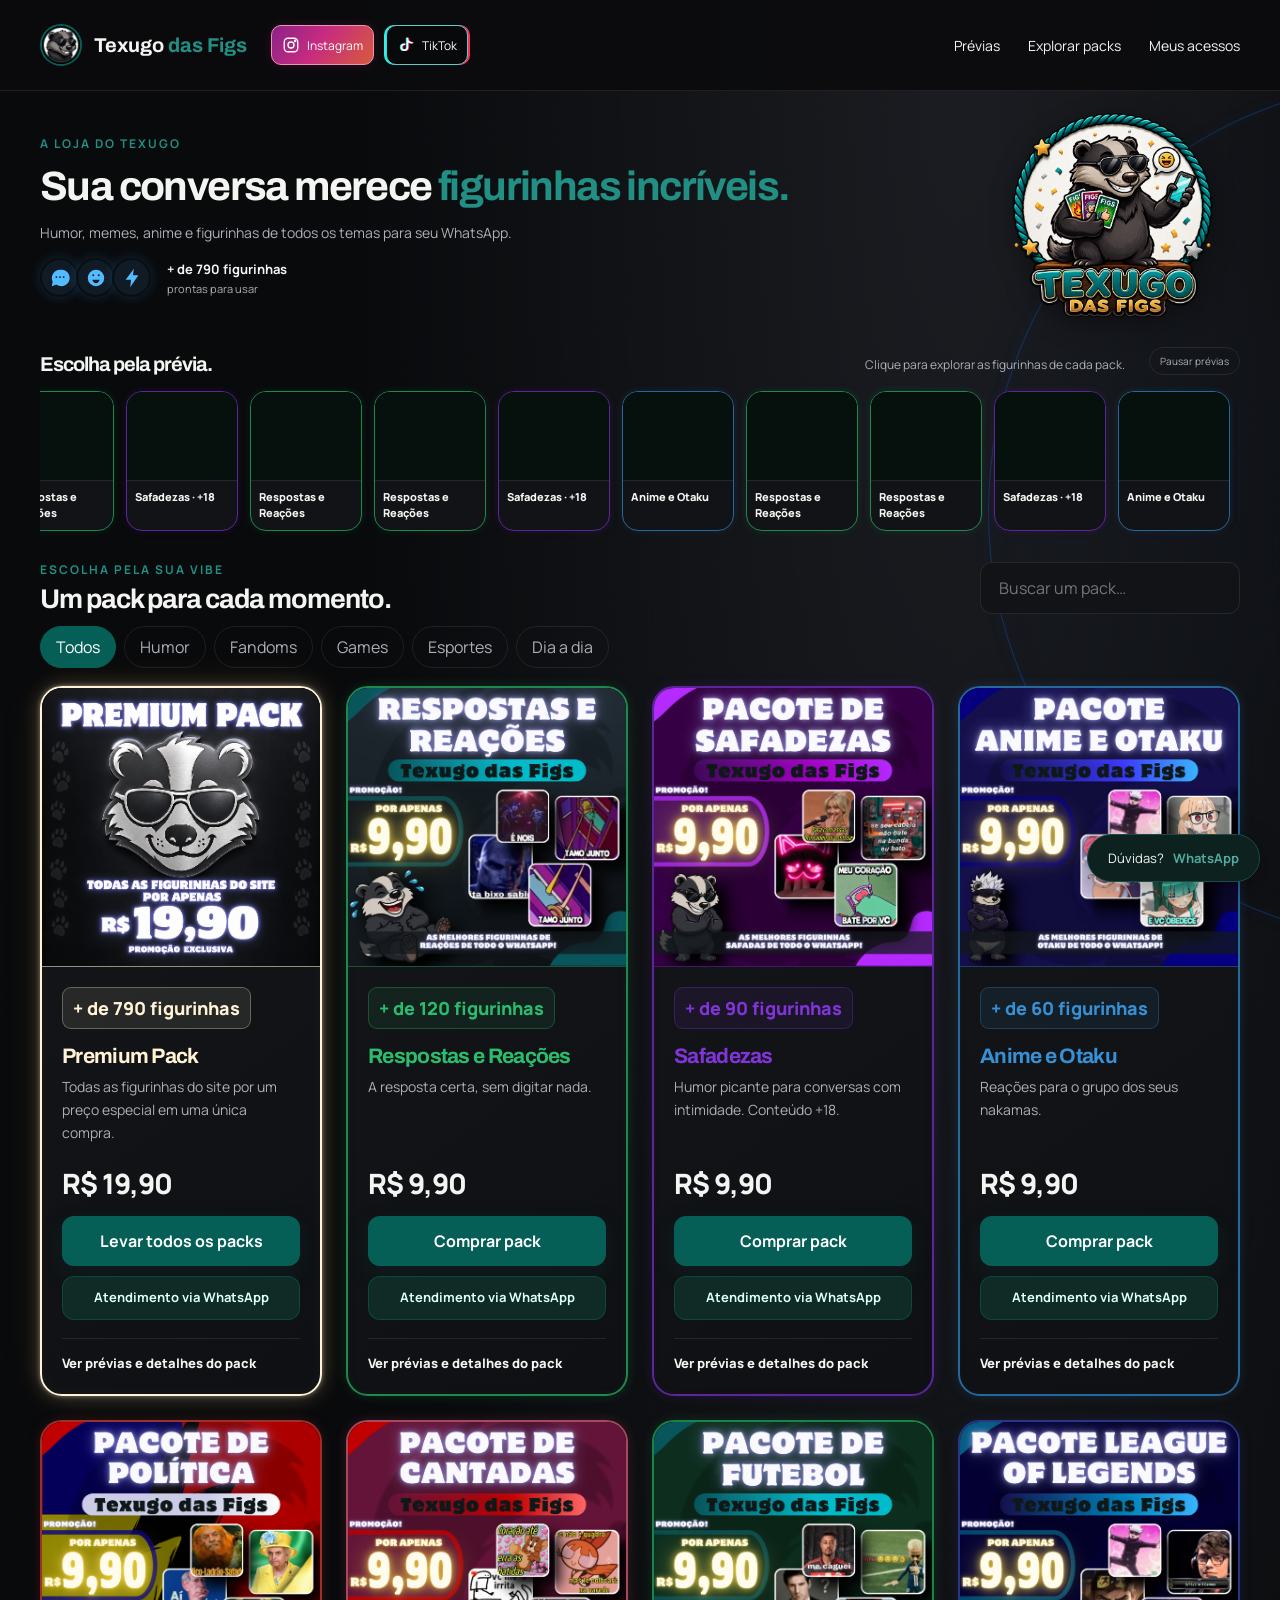
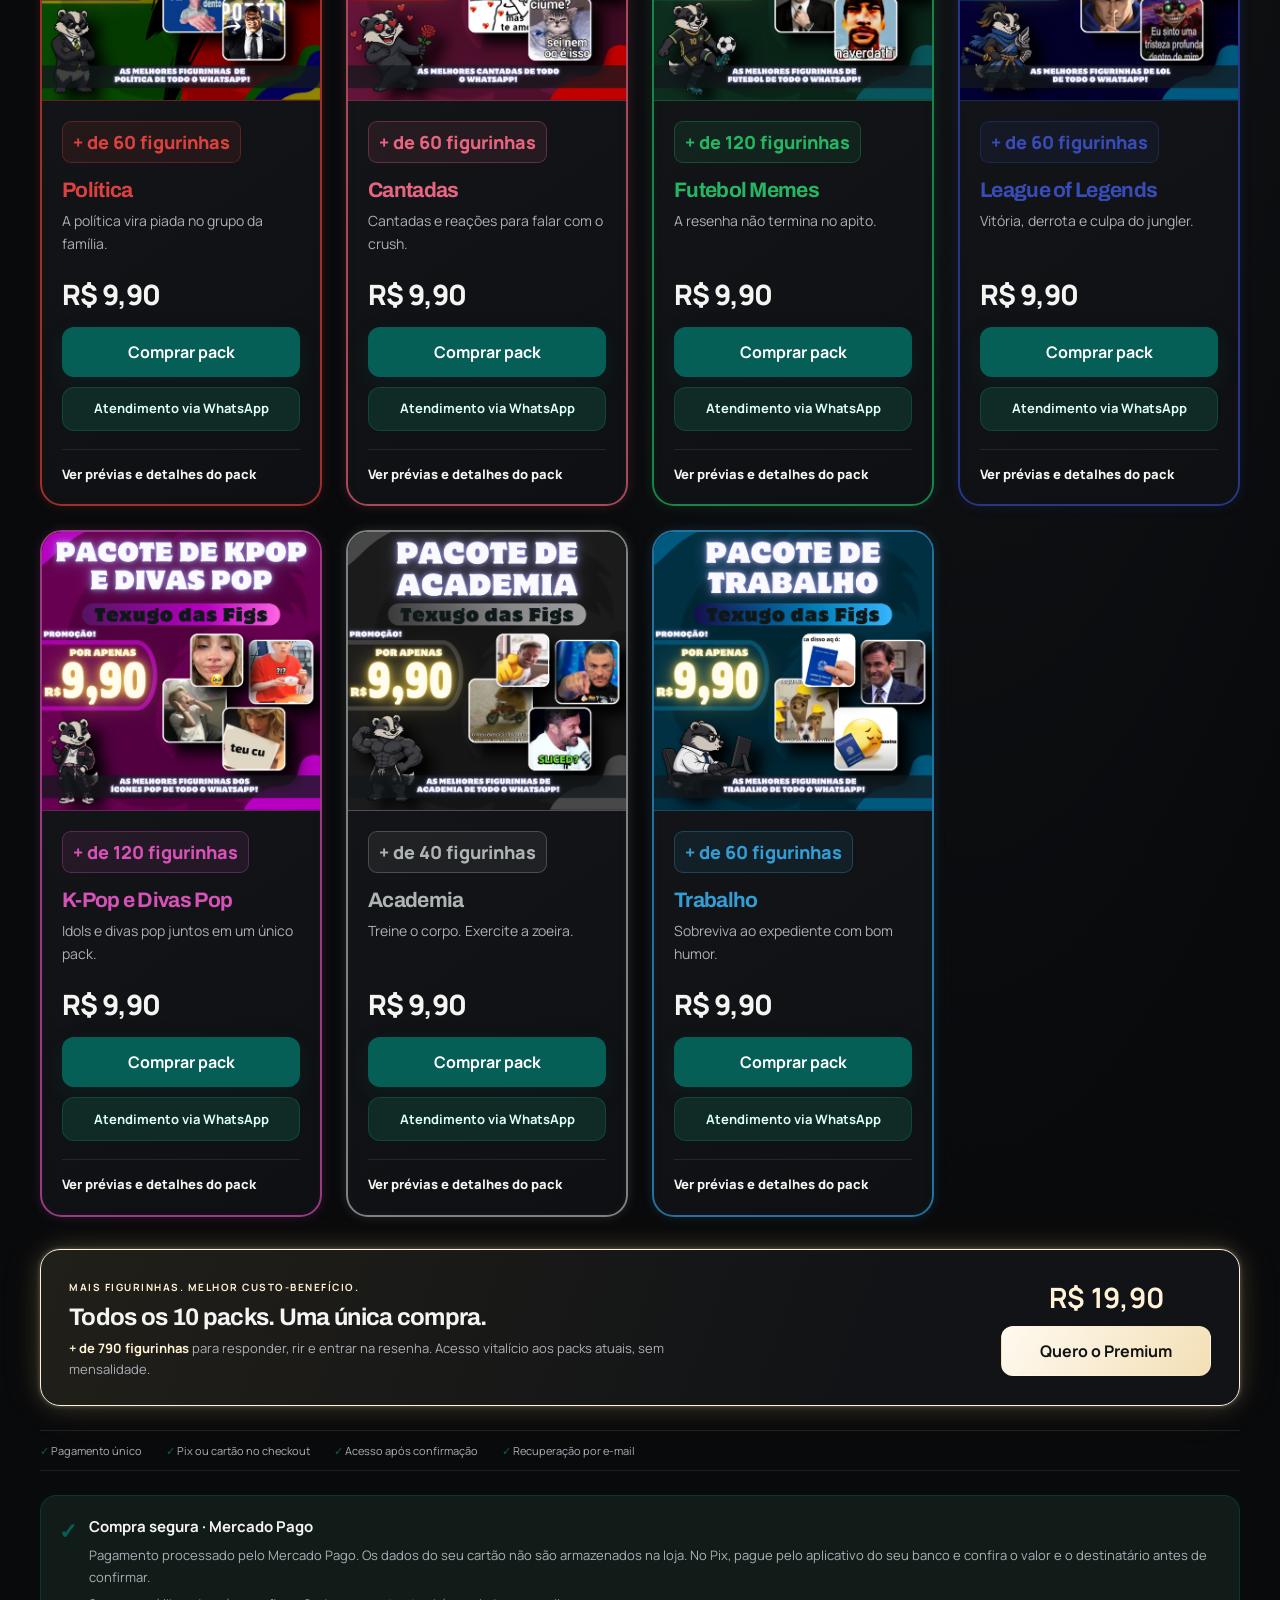
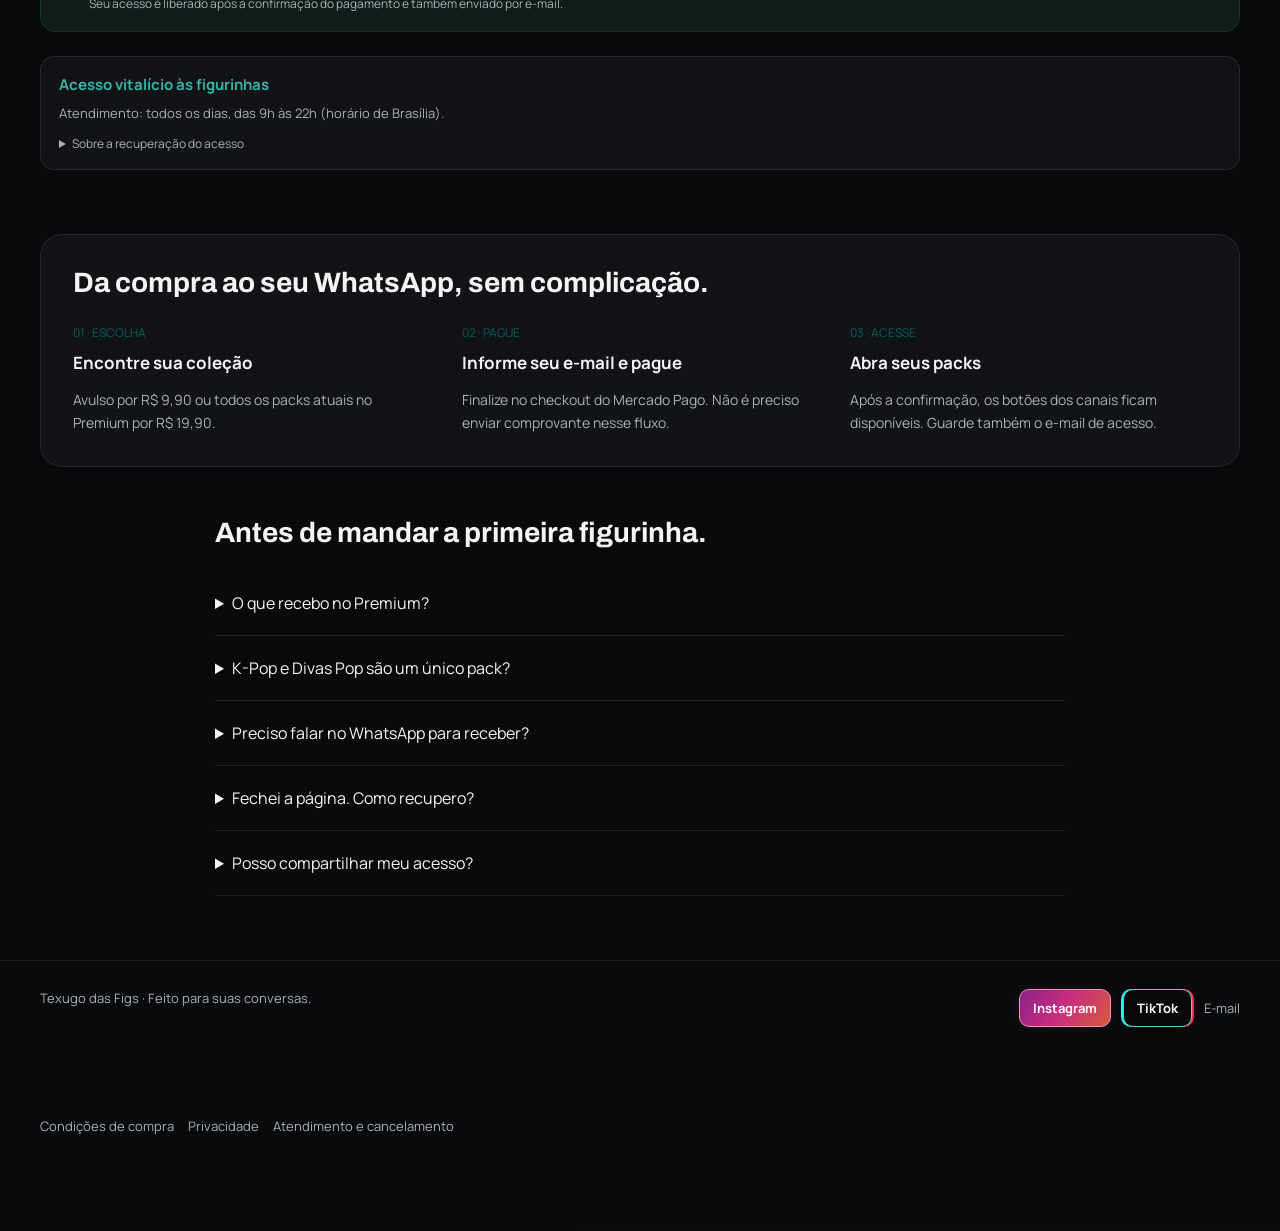
==== index.html @ 6e823b9f "Atualiza previas, horizonte azul e logo transparente" ====
<!doctype html>
<html lang="pt-BR">
<head>
  <meta charset="utf-8"><meta name="viewport" content="width=device-width,initial-scale=1">
  <meta name="referrer" content="no-referrer"><meta name="theme-color" content="#050b09"><meta name="robots" content="noindex,nofollow">
  <meta name="description" content="Texugo das Figs — escolha seu pack, pague e acesse seus canais.">
  <title>Texugo das Figs · Seus packs, sem complicação</title>
  <link rel="icon" href="./media/icone02.png"><link rel="stylesheet" href="./styles.css?v=442a9e558256">
  <script src="./app.js?v=6e7e8dba621d" type="module"></script>
</head>
<body>
  <div id="demo-banner" class="demo-banner" hidden>PRÉVIA LOCAL · Pagamentos e e-mails simulados. Nenhuma cobrança real.</div>
  <header class="header"><div class="brand-zone"><a class="brand" id="home-link" href="/"><img src="./media/icone02.png" alt=""><span>Texugo <strong>das Figs</strong></span></a><div class="social-links" aria-label="Redes sociais"><a class="social-link" href="https://www.instagram.com/texugodasfigs/" target="_blank" rel="noopener noreferrer" aria-label="Instagram do Texugo das Figs"><svg viewBox="0 0 24 24" aria-hidden="true"><rect x="3" y="3" width="18" height="18" rx="5"/><circle cx="12" cy="12" r="4"/><circle cx="17.5" cy="6.5" r=".8"/></svg><span>Instagram</span></a><a class="social-link" href="https://www.tiktok.com/@texugodasfigs" target="_blank" rel="noopener noreferrer" aria-label="TikTok do Texugo das Figs"><svg viewBox="0 0 24 24" aria-hidden="true"><path d="M14 3v12a4 4 0 1 1-4-4m4-8c0 4 3 6 6 6"/></svg><span>TikTok</span></a></div></div><nav aria-label="Principal"><a id="previews-link" href="/#previas">Prévias</a><a id="catalog-link" href="/#packs">Explorar packs</a><a id="recover-link" href="/recuperar">Meus acessos</a></nav></header>
  <main id="main" tabindex="-1"><p class="loading">Preparando suas figurinhas…</p></main>
  <footer><span>Texugo das Figs · Feito para suas conversas.</span><div class="footer-socials"><a href="https://www.instagram.com/texugodasfigs/" target="_blank" rel="noopener noreferrer">Instagram</a><a href="https://www.tiktok.com/@texugodasfigs" target="_blank" rel="noopener noreferrer">TikTok</a><a href="mailto:texugodasfigs@gmail.com">E-mail</a></div></footer>
  <a class="support" target="_blank" rel="noopener noreferrer" href="https://wa.me/5588992367356?text=Ol%C3%A1%2C%20Texugo%20das%20Figs!%20Queria%20saber%20mais%20sobre%20os%20seus%20packs." aria-label="Tirar dúvidas no WhatsApp">Dúvidas? <span>WhatsApp</span></a>
  <div class="policy-links" aria-label="Informações da loja"><a href="/condicoes">Condições de compra</a><a href="/privacidade">Privacidade</a><a href="/atendimento">Atendimento e cancelamento</a></div>
  <noscript>Ative o JavaScript para escolher um pacote e acompanhar sua compra.</noscript>
</body>
</html>
---- styles.css ----
@import url('https://fonts.googleapis.com/css2?family=Archivo:wght@500;600;700;800;900&family=Manrope:wght@400;500;600;700;800&display=swap');
:root{color-scheme:dark;--bg:#050b09;--panel:#0a1512;--line:rgba(255,255,255,.11);--text:#f4f5f2;--muted:#9eada7;--green:#18ad78;--radius:22px;font-family:Manrope,Arial,Helvetica,sans-serif;background:var(--bg);color:var(--text)}
*{box-sizing:border-box}body{margin:0}a{color:inherit;text-decoration:none}button,input{font:inherit}button,a,input{touch-action:manipulation}button{cursor:pointer}button:disabled{cursor:wait;opacity:.55}[hidden]{display:none!important}:focus-visible{outline:3px solid var(--green);outline-offset:5px}button,a,input{outline-offset:4px}
.demo-banner{text-align:center;background:#e8c66d;color:#201a08;font-size:13px;font-weight:700;padding:10px 16px}.header{max-width:1440px;margin:auto;padding:24px 40px;display:flex;align-items:center;justify-content:space-between;border-bottom:1px solid var(--line);gap:20px}.brand{display:flex;align-items:center;gap:12px;font-size:20px;font-weight:700;white-space:nowrap}.brand img{width:42px;height:42px;object-fit:contain}.brand strong{color:var(--green)}nav{display:flex;gap:28px;font-size:14px}nav a:hover{color:var(--green)}main{max-width:1440px;margin:auto;padding:0 40px 64px;min-height:65vh}.hero{padding:70px 0 54px;display:grid;grid-template-columns:1.4fr 1fr;gap:50px;align-items:center}.eyebrow{font-size:12px;letter-spacing:2px;color:var(--green);font-weight:700;text-transform:uppercase}.hero h1{font-size:clamp(38px,5.7vw,78px);line-height:1.04;letter-spacing:-3px;margin:20px 0 24px;max-width:850px}.hero h1 em{font-style:normal;color:var(--green)}p{color:var(--muted);line-height:1.65}.hero p{max-width:550px;font-size:17px}.button{display:inline-flex;align-items:center;justify-content:center;gap:8px;min-height:48px;padding:13px 20px;border-radius:12px;background:var(--green);color:#17260a;font-weight:700;border:1px solid transparent}.button:hover{filter:brightness(1.07)}.secondary{background:transparent;color:var(--text);border-color:var(--line)}.hero-actions{display:flex;gap:12px;flex-wrap:wrap;margin-top:30px}.hero-feature{background:var(--panel);padding:16px;border:1px solid #726733;border-radius:var(--radius);max-width:380px;justify-self:end;transform:rotate(2deg)}.hero-feature img{width:100%;aspect-ratio:1;object-fit:contain;display:block;border-radius:13px}.hero-feature div{padding:14px 8px 4px;display:flex;justify-content:space-between;align-items:center;gap:10px}.hero-feature strong{font-size:22px}.hero-feature span{font-size:12px;color:var(--green)}.benefits{display:flex;gap:28px;flex-wrap:wrap;padding:20px 0;border-top:1px solid var(--line);border-bottom:1px solid var(--line);font-size:13px;color:var(--muted)}.benefits span::before{content:'✓ ';color:var(--green)}.section-head{display:flex;justify-content:space-between;align-items:end;gap:24px;margin:48px 0 24px}.section-head h2{font-size:34px;letter-spacing:-1px;margin:8px 0 0}.search{background:var(--panel);border:1px solid var(--line);padding:14px 18px;border-radius:12px;color:var(--text);width:260px}.filters{display:flex;gap:8px;flex-wrap:wrap;margin-bottom:24px}.filter{border:1px solid var(--line);background:transparent;color:var(--muted);padding:9px 15px;border-radius:30px}.filter[aria-pressed=true]{color:#17260a;background:var(--green);border-color:var(--green)}.grid{display:grid;grid-template-columns:repeat(4,minmax(0,1fr));gap:20px}.card{background:var(--panel);border:1px solid var(--line);border-radius:var(--radius);overflow:hidden;display:flex;flex-direction:column}.card:hover{border-color:var(--accent)}.cover{display:block;width:100%;aspect-ratio:1;object-fit:contain;background:#09120f}.card-body{padding:20px;display:flex;flex-direction:column;flex:1}.count{font-size:18px;font-weight:800;color:var(--accent);margin-bottom:14px}.card h3{font-size:22px;letter-spacing:-.7px;margin:0 0 8px}.card p{font-size:14px;margin:0 0 20px}.card small{color:var(--muted);display:block;line-height:1.5;margin-top:10px}.card-bottom{margin-top:auto}.price{font-size:28px;font-weight:800;letter-spacing:-1px;display:block;margin-bottom:16px}.card .button{width:100%;min-height:44px}.steps{margin-top:64px;border:1px solid var(--line);border-radius:var(--radius);padding:32px;background:var(--panel)}.steps h2{margin:0 0 26px;font-size:28px}.step-grid{display:grid;grid-template-columns:repeat(3,1fr);gap:32px}.step-grid b{font-size:17px}.step-grid span{display:block;color:var(--green);font-size:12px;margin-bottom:10px}.step-grid p{font-size:14px;margin-bottom:0}.faq{max-width:850px;margin:50px auto 0}.faq h2{font-size:28px}details{border-bottom:1px solid var(--line);padding:20px 0}summary{cursor:pointer;line-height:1.5}details p{font-size:14px}footer{border-top:1px solid var(--line);max-width:1360px;margin:auto;padding:28px 40px 90px;display:flex;justify-content:space-between;gap:20px;color:var(--muted);font-size:13px}.support{position:fixed;right:20px;bottom:18px;border:1px solid #35523b;background:#152b1f;box-shadow:0 8px 28px #0005;border-radius:40px;padding:14px 20px;font-size:13px;z-index:5}.support span{color:var(--green);font-weight:bold;margin-left:6px}.checkout{max-width:980px;margin:52px auto;display:grid;grid-template-columns:.8fr 1fr;gap:40px;align-items:start}.order-summary{border:1px solid var(--line);border-radius:var(--radius);overflow:hidden;background:var(--panel)}.order-summary img{width:100%;aspect-ratio:1;object-fit:contain;display:block}.order-summary .info{padding:24px}.order-summary h2{font-size:26px;margin:0 0 14px}.checkout h1,.delivery h1{font-size:38px;letter-spacing:-1.5px;line-height:1.1;margin:16px 0}.checkout label,.recover label{display:block;margin:28px 0 10px;font-weight:700;font-size:14px}.checkout input[type=email],.recover input{display:block;width:100%;padding:16px;border:1px solid #526358;background:var(--panel);color:var(--text);border-radius:12px}.checkout .check{display:flex;align-items:start;gap:12px;line-height:1.6;font-weight:400;margin:22px 0}.check input{margin-top:5px;width:18px;height:18px;flex-shrink:0}.full{width:100%;margin-top:20px}.note{font-size:13px}.upgrade{border:1px solid #6e794d;border-radius:14px;padding:18px;margin-top:24px;background:#1f2919}.upgrade p{font-size:14px;margin:8px 0 14px}.error{color:#ffb3a7;line-height:1.5}.error:empty{display:none}.delivery,.recover{max-width:750px;margin:60px auto}.status-icon{font-size:32px;color:var(--green);background:var(--panel);width:64px;height:64px;border:1px solid var(--line);border-radius:50%;display:grid;place-items:center}.access-list{display:grid;grid-template-columns:1fr 1fr;gap:12px;margin:28px 0}.access{display:flex;justify-content:space-between;align-items:center;padding:20px;border-radius:14px;border:1px solid #425737;background:#1b2b1b;font-weight:700;line-height:1.5;gap:10px}.access:hover{border-color:var(--green)}.access span{color:var(--green)}.demo-tools{background:#231f12;border:1px dashed #a38b47;padding:18px;border-radius:14px;margin:30px 0}.demo-tools strong{display:block;color:#f2d475;font-size:14px}.demo-tools p{font-size:13px}.demo-buttons{display:flex;flex-wrap:wrap;gap:8px}.demo-buttons button{padding:10px;border:1px solid #a38b47;background:transparent;color:#f2d475;border-radius:8px}pre{white-space:pre-wrap;overflow-wrap:anywhere;background:var(--panel);padding:18px;line-height:1.7;font-size:12px;border-radius:12px}.loading{padding:60px;text-align:center}.origin{color:var(--muted);font-size:12px}.empty{padding:30px;text-align:center;grid-column:1/-1}
.cover{height:auto}
@media(max-width:1100px){.grid{grid-template-columns:repeat(3,minmax(0,1fr))}.hero h1{letter-spacing:-2px}.header,main{padding-left:24px;padding-right:24px}}
@media(max-width:760px){.grid{grid-template-columns:repeat(2,minmax(0,1fr));gap:14px}.hero{grid-template-columns:1fr;padding:40px 0;gap:30px}.hero-feature{display:none}.hero h1{font-size:48px}.hero p{font-size:16px}.benefits{gap:16px}.header{padding:18px 20px}.brand{font-size:16px;gap:8px}.brand img{width:32px;height:32px}nav{gap:14px;font-size:12px}nav a:first-child{display:none}.section-head{align-items:start;flex-direction:column}.search{width:100%}.card-body{padding:16px}.card h3{font-size:20px}.card p{font-size:13px}.count{font-size:18px}.price{font-size:28px}.step-grid{grid-template-columns:1fr;gap:22px}.steps{padding:24px}.checkout{grid-template-columns:1fr;gap:24px;margin-top:30px}.order-summary{display:flex;align-items:center}.order-summary img{width:140px;height:140px}.order-summary .info{padding:16px}.order-summary h2{font-size:22px}.order-summary .price{margin:0}.order-summary .count{font-size:16px}.access-list{grid-template-columns:1fr}.delivery h1,.checkout h1{font-size:32px}footer{flex-direction:column;padding-left:24px;padding-right:24px}.demo-banner{font-size:11px}.delivery,.recover{margin:38px auto}.support{padding:12px 16px}}
@media(max-width:430px){main{padding-left:16px;padding-right:16px}.grid{grid-template-columns:1fr}.hero h1{font-size:44px}.section-head h2{font-size:30px}.card-body{padding:22px}.card h3{font-size:24px}.order-summary img{width:110px;height:110px}.order-summary h2{font-size:19px}.order-summary .info{padding:12px}.brand{font-size:14px}.header{gap:10px}}
@media(prefers-reduced-motion:no-preference){.card,.button{transition:border-color .15s,filter .15s}html{scroll-behavior:smooth}}

/* Identidade da loja original: verde esmeralda sobre fundo escuro. */
body{background:radial-gradient(circle at 78% 3%,#0b2820 0,transparent 25%),var(--bg)}
h1,h2,h3,.brand{font-family:Archivo,Arial,sans-serif}
.button,.filter[aria-pressed=true]{color:#031710}.button{box-shadow:0 10px 25px #18ad7828}
.button.secondary{color:var(--text);box-shadow:none}
.brand img{border-radius:50%;border:2px solid #0b6754}
.brand-zone{display:flex;align-items:center;gap:24px;min-width:0}
.social-links,.footer-socials{display:flex;align-items:center;gap:12px}
.social-link{display:inline-flex;align-items:center;justify-content:center;gap:7px;min-width:40px;min-height:40px;border:1px solid var(--line);border-radius:10px;padding:8px 10px;font-size:12px;color:var(--muted);background:#ffffff05}
.social-link:hover{border-color:var(--green);color:var(--text)}
.social-link svg{width:18px;height:18px;fill:none;stroke:currentColor;stroke-width:1.8;stroke-linecap:round;stroke-linejoin:round}
.card{border-color:var(--accent)}.card-body{border-top:1px solid var(--accent)}.card h3{color:var(--accent)}
.service-button{font-size:13px;line-height:1.5;text-align:center;border-color:#25d36680;color:#d6ffec!important;background:#123d2c;min-height:44px;margin-top:10px;padding:10px}
.preview-link{display:flex;align-items:center;justify-content:space-between;gap:12px;width:100%;margin-top:18px;padding:15px 0 0;border:0;border-top:1px solid var(--line);background:transparent;color:var(--text);font-size:13px;font-weight:800;text-align:left;line-height:1.5}
.preview-link:hover{color:var(--accent)}.preview-link span{color:var(--accent)}
.preview-showcase{margin-top:40px}.preview-showcase .section-head p{font-size:14px;margin:0}
.preview-rail{display:flex;gap:16px;overflow-x:auto;padding:8px 0 18px;scrollbar-width:thin;scrollbar-color:var(--green) var(--bg)}
.preview-tile{flex:0 0 154px;min-width:0;display:flex;flex-direction:column;align-items:stretch;border:1px solid var(--accent);border-radius:16px;overflow:hidden;padding:0;background:var(--panel);color:var(--text);text-align:left}
.preview-tile img,.preview-tile video{display:block;width:100%;height:154px;object-fit:contain;background:#06100c;pointer-events:none;padding:8px}
.preview-tile span{border-top:1px solid var(--line);padding:12px;font-size:12px;font-weight:800;min-height:54px;line-height:1.5}
.preview-open{overflow:hidden}
.preview-dialog{color:var(--text);background:linear-gradient(145deg,#0a1512,#050b09);border:1px solid var(--accent);border-radius:22px;width:min(780px,calc(100% - 32px));max-height:90dvh;padding:26px;overflow:auto;box-shadow:0 30px 80px #0009;scrollbar-width:thin}
.preview-dialog::backdrop{background:#000c;backdrop-filter:blur(8px)}
.preview-head{display:flex;align-items:start;justify-content:space-between;gap:18px}
.preview-head h2{font-size:32px;margin:12px 0 0;color:var(--accent);line-height:1.1}
.preview-close{flex-shrink:0;width:40px;height:40px;border:1px solid var(--line);border-radius:50%;background:#ffffff08;color:#fff;font-size:26px}
.preview-description{font-size:14px;margin:18px 0}
.preview-stage{display:grid;place-items:center;height:clamp(230px,40vh,400px);background:#020705;border:1px solid var(--line);border-radius:14px;overflow:hidden}
.preview-stage img,.preview-stage video{display:block;width:100%;height:100%;max-height:clamp(230px,40vh,400px);object-fit:contain}
.preview-controls{display:flex;align-items:center;justify-content:space-between;gap:20px;margin-top:14px;font-size:13px;color:var(--muted)}
.preview-controls .button{min-height:40px;padding:8px 16px}
.preview-dots{display:flex;gap:8px;justify-content:center;margin:14px 0;flex-wrap:wrap}
.preview-dots button{border:1px solid var(--line);border-radius:50%;width:30px;height:30px;color:var(--muted);background:transparent;font-size:12px}
.preview-dots button[aria-pressed=true]{background:var(--accent);border-color:var(--accent);color:var(--bg);font-weight:bold}
.preview-buy{border-top:1px solid var(--line);padding-top:20px;margin-top:20px;display:flex;justify-content:space-between;align-items:center;gap:20px}
.preview-buy .count{display:block;margin-bottom:10px}.preview-buy .price{margin-bottom:0}
.preview-buy-actions{display:grid;max-width:330px}.preview-buy-actions .button{font-size:13px;text-align:center}
@media(max-width:1100px){.social-link span{display:none}.brand-zone{gap:14px}}
@media(max-width:760px){#catalog-link,#previews-link{display:none}.header{gap:10px}.brand-zone{gap:10px}.social-links{gap:6px}.social-link{min-width:36px;padding:7px}.preview-tile{flex-basis:132px}.preview-tile img,.preview-tile video{height:132px}.preview-dialog{padding:18px;width:calc(100% - 20px)}.preview-head h2{font-size:26px}.preview-buy{align-items:stretch;flex-direction:column}.preview-buy-actions{max-width:none}.preview-description{font-size:13px}.preview-showcase .section-head{gap:12px}.footer-socials{flex-wrap:wrap}.brand{font-size:14px}}
@media(max-width:370px){.brand span{display:none}}
.offer-section{min-height:70vh;display:grid;place-items:center;padding:48px 0}
.policy-links{max-width:1360px;margin:0 auto;padding:0 40px 96px;display:flex;flex-wrap:wrap;gap:14px;font-size:13px;color:var(--muted)}.policy-links a:hover,.legal-inline{color:var(--green);text-decoration:underline}.information-page{max-width:800px;margin:48px auto;overflow-wrap:anywhere}.information-page h1{font-size:36px;line-height:1.15}.information-page h2{font-size:22px;margin-top:30px}.information-page p{font-size:15px;line-height:1.8}.information-page .hero-actions{margin:20px 0}
.purchase-conditions details{padding:10px 0 0;border:0}.purchase-conditions summary{font-size:12px;color:var(--muted)}
.purchase-conditions{margin:20px 0;padding:16px 18px;border:1px solid var(--line);border-radius:14px;background:var(--panel)}.purchase-conditions strong{color:var(--green);font-size:15px}.purchase-conditions p{margin:8px 0 0;font-size:13px;line-height:1.65}
.secure-purchase{display:flex;align-items:flex-start;gap:12px;padding:18px;margin:24px 0;border:1px solid #18ad7866;border-radius:16px;background:#0e201a;line-height:1.6}.secure-purchase>span{color:var(--green);font-weight:800;font-size:22px;flex-shrink:0}.secure-purchase strong{color:var(--text);font-size:15px}.secure-purchase p{font-size:13px;margin:6px 0}.secure-purchase small{display:block;color:var(--muted);font-size:12px}.checkout .secure-purchase{margin-bottom:24px}
.payment-methods{border:1px solid var(--line);border-radius:16px;padding:16px;margin:0 0 22px}.payment-methods legend{padding:0 6px;font-weight:700}.payment-methods .check{margin:10px 0}.payment-wait{padding:16px;border:1px solid #18ad7866;border-radius:14px;background:#0e201a;line-height:1.65}.pix-box{margin:24px auto;padding:24px;border:1px solid var(--green);border-radius:20px;max-width:540px;text-align:left}.pix-box h2{font-size:24px}.pix-qr{display:block;margin:20px auto;background:white;border:12px solid white;border-radius:12px;max-width:100%;height:auto}.pix-box textarea{width:100%;box-sizing:border-box;resize:vertical;padding:12px;border:1px solid var(--line);border-radius:10px;background:#050b09;color:var(--text);font:14px monospace;overflow-wrap:anywhere;margin:8px 0 14px}.pix-box label{font-weight:700}[hidden]{display:none!important}
.payment-checkout{display:block;max-width:600px;margin:44px auto}.payment-card{padding:30px;border:1px solid #18ad7866;border-radius:24px;background:#080e0c;box-shadow:0 24px 70px #0007}.payment-checkout h1{font-size:30px;line-height:1.2;letter-spacing:-.8px}.payment-pack{display:flex;align-items:center;gap:14px;background:#121b18;border:1px solid var(--line);border-radius:16px;padding:12px 16px;margin:22px 0 14px}.payment-pack img{width:52px;height:52px;object-fit:contain;border-radius:8px}.payment-pack strong,.payment-pack span{display:block;line-height:1.5}.payment-pack span{color:var(--muted);font-size:16px}.payment-actions{display:grid;gap:12px}.payment-actions .button,.payment-checkout .method-help,.payment-checkout #pay,.payment-checkout #faq-back{width:100%;border-radius:40px;min-height:56px;text-align:center}.payment-actions .button{flex-direction:column;gap:2px;padding:12px 18px}.payment-actions strong{font-size:19px}.payment-actions small{font-size:12px;font-weight:500}.payment-checkout .method-pix{background:#00c875;border:1px solid #13e394;color:#021b10;box-shadow:none}.payment-checkout .method-card{background:#2979f7;border:1px solid #559aff;color:#fff;box-shadow:none}.payment-checkout .method-help{background:#101512;border:1px solid #82958b;color:#fff;box-shadow:none;font-size:16px}.payment-checkout .button:focus-visible,.payment-back:focus-visible,.payment-questions summary:focus-visible{outline:3px solid #fff;outline-offset:4px}.payment-back{border:0;background:transparent;padding:10px 0;color:var(--muted);font-size:13px}.payment-pack-line{padding:12px 16px;background:#121b18;border-radius:12px}.payment-questions{display:grid;gap:12px;margin:22px 0}.payment-questions details{padding:0;border:1px solid #82958b;border-radius:26px;background:#101512;overflow:hidden}.payment-questions summary{padding:15px 20px;font-size:15px;font-weight:700;text-align:center;list-style:none}.payment-questions summary::-webkit-details-marker{display:none}.payment-questions summary::after{content:' +';color:var(--green)}.payment-questions details[open] summary::after{content:' −'}.payment-questions p{padding:0 20px 18px;margin:0;font-size:14px}.payment-checkout h1:focus{outline:none}@media(max-width:500px){.payment-checkout{margin:24px auto}.payment-card{padding:24px 18px}.payment-checkout h1{font-size:27px}.payment-questions summary{padding:15px;font-size:14px}.payment-pack img{width:44px;height:44px}.payment-checkout #pay{font-size:14px;padding:14px 12px}}
.offer-card{width:min(510px,100%);padding:28px;border:1px solid #18ad7866;border-radius:24px;background:linear-gradient(145deg,#0a1512,#050b09);box-shadow:0 24px 70px #0007,0 0 32px #18ad780b}
.offer-brand{margin-bottom:28px}.offer-card h1{font-size:30px;line-height:1.15;letter-spacing:-1px;margin:14px 0 8px}.offer-subtitle{font-size:13px;margin:0 0 20px}
.offer-message{display:flex;align-items:start;gap:10px;margin-top:12px}.offer-message img{width:30px;height:30px;border:1px solid var(--green);border-radius:50%;object-fit:cover;margin-top:8px;flex-shrink:0}.offer-message p{margin:0;padding:14px 16px;background:#0e201a;border:1px solid var(--line);border-radius:16px 16px 16px 4px;font-size:14px;line-height:1.6;flex:1}.offer-message strong{color:var(--text)}
.offer-actions{display:grid;gap:10px;margin:22px 0 16px}.offer-actions .button{border-radius:40px;min-height:48px;font-size:14px;line-height:1.5;text-align:center}.offer-actions .secondary{border-color:#9eada780}
.offer-about{font-size:12px;border-top:1px solid var(--line);border-bottom:0;padding:16px 0}.offer-about p{font-size:12px}.offer-back{font-size:13px;color:var(--green);font-weight:700}.offer-brand span{display:inline!important}
@media(max-width:500px){.offer-section{padding:28px 0}.offer-card{padding:22px 18px}.offer-card h1{font-size:27px}.offer-message p{font-size:13px;padding:12px}.offer-actions .button{font-size:13px}.offer-brand{margin-bottom:24px}}

/* Acervo atualizado: carvão neutro, capas compactas e contorno neon discreto. */
:root{--bg:#090a0c;--panel:#111316;--muted:#abb0b7;--line:#ffffff16}
body{background:radial-gradient(ellipse at 75% 0%,#1b1d22 0,transparent 45%),#090a0c}
.header{background:#0b0c0ee8}.hero{padding:42px 0 32px;grid-template-columns:1.2fr .8fr;gap:36px}.hero h1{font-size:clamp(36px,4.4vw,60px);letter-spacing:-2px;margin:16px 0}.hero p{font-size:15px;max-width:620px}.hero p strong{color:var(--text)}.hero-art{display:grid;place-items:center}.hero-art img{width:100%;max-width:460px;height:auto;object-fit:contain;border-radius:20px;border:1px solid #ffffff10;box-shadow:0 20px 60px #0006}.hero-stats{display:grid;grid-template-columns:repeat(3,1fr);gap:10px;margin-top:24px}.hero-stats>div{border-left:2px solid #12845d;padding:3px 12px}.hero-stats strong{font-size:22px;display:block;color:#f0f4f1;letter-spacing:-.5px}.hero-stats span{display:block;color:var(--muted);font-size:11px;line-height:1.5;margin-top:5px}.hero-actions{margin-top:24px}
.premium-promo{display:flex;justify-content:space-between;align-items:center;gap:32px;padding:24px 28px;border:1px solid #9a7d29;border-radius:20px;background:linear-gradient(110deg,#201d13,#111316 70%);box-shadow:0 0 18px #bc96271c;margin:0 0 26px}.premium-promo .eyebrow{color:#dbb850;font-size:10px;letter-spacing:1.5px}.premium-promo h2{font-size:24px;margin:8px 0;letter-spacing:-.7px}.premium-promo p{font-size:13px;max-width:650px;margin:0}.premium-promo p strong{color:#e4cc83}.premium-promo-buy{flex-shrink:0;display:grid;gap:10px;min-width:210px}.premium-promo-buy>strong{font-size:28px;color:#ead18a;text-align:center}.premium-promo-buy .button{background:#ddbd58;color:#1c180b;box-shadow:none}
.grid{gap:24px}.card{--neon:color-mix(in srgb,var(--accent) 72%,#000);border:1px solid var(--neon);background:linear-gradient(145deg,#141619,#0e1013);box-shadow:0 0 12px color-mix(in srgb,var(--neon) 24%,transparent),inset 0 0 9px color-mix(in srgb,var(--neon) 7%,transparent)}.card:hover{border-color:var(--neon);box-shadow:0 0 20px color-mix(in srgb,var(--neon) 38%,transparent)}.card .cover{width:calc(100% - 40px);max-width:200px;aspect-ratio:1;height:auto;margin:20px auto 16px;border-radius:12px;background:#101114}.card-body{border-top:1px solid color-mix(in srgb,var(--neon) 55%,transparent);padding:20px}.card .count{font-size:18px;background:color-mix(in srgb,var(--accent) 9%,transparent);border:1px solid color-mix(in srgb,var(--accent) 30%,transparent);border-radius:9px;padding:8px 10px;margin-bottom:16px;width:fit-content}.card h3{font-size:21px}.card .price{font-size:28px;margin-bottom:14px}.card p{min-height:46px}.preview-tile{border-color:color-mix(in srgb,var(--accent) 72%,#000);box-shadow:0 0 9px color-mix(in srgb,var(--accent) 12%,transparent)}.preview-dialog,.offer-card{background:linear-gradient(145deg,#17191d,#0c0d10)}.payment-card{background:#101215}.steps,.purchase-conditions{background:#111316}.secure-purchase{background:#111b17}
@media(max-width:760px){.hero{grid-template-columns:1fr;gap:22px;padding-top:28px}.hero-art{grid-row:1}.hero-art img{max-width:280px}.hero h1{font-size:42px}.hero-stats strong{font-size:20px}.hero-stats>div{padding-left:10px}.premium-promo{align-items:stretch;gap:18px;flex-direction:column;padding:22px}.premium-promo h2{font-size:23px}.premium-promo-buy{grid-template-columns:auto 1fr;align-items:center;gap:20px;min-width:0}.premium-promo-buy>strong{font-size:26px;white-space:nowrap}.card .cover{max-width:160px;margin:16px auto}.card-body{padding:16px}.card h3{font-size:20px}.card .count{font-size:18px;padding:7px 9px}}
@media(max-width:430px){.hero-art img{max-width:235px}.hero h1{font-size:37px;letter-spacing:-1.5px}.hero-stats{gap:4px}.hero-stats strong{font-size:18px}.hero-stats span{font-size:10px}.card .cover{max-width:195px}.card-body{padding:20px}.premium-promo-buy{grid-template-columns:1fr}.premium-promo-buy .button{width:100%}}
.card[data-pack="premium"]{--neon:#fff2d5;border-color:#fff2d5;box-shadow:0 0 5px #fffaf16b,0 0 19px #f4d89338,0 0 42px #e8bf6419,inset 0 0 14px #fff2d509}.card[data-pack="premium"]:hover{box-shadow:0 0 7px #fffaf18a,0 0 25px #f4d89352,0 0 55px #e8bf6424,inset 0 0 16px #fff2d50d}.premium-promo{border-color:#fff2d5;background:linear-gradient(110deg,#211f19,#111316 70%);box-shadow:0 0 5px #fffaf14a,0 0 24px #f4d8932e,0 0 48px #e8bf6414}.premium-promo .eyebrow,.premium-promo p strong,.premium-promo-buy>strong{color:#fff2d5}.premium-promo-buy .button{background:linear-gradient(125deg,#fffaf0,#f3dfb5);color:#111316}.offer-card,.hero-feature,.preview-dialog[data-pack="premium"],.payment-card[data-pack="premium"]{border-color:#fff2d5;box-shadow:0 24px 70px #0007,0 0 6px #fffaf142,0 0 28px #f4d89330,0 0 55px #e8bf6414}

:root{--green:#087f73}.button:not(.secondary):not(.method-pix):not(.method-card):not(.method-help){color:#fff}.filter[aria-pressed=true]{color:#fff}.premium-promo-buy .button{color:#111316!important}.hero h1 em,.eyebrow,.brand strong{color:#35b5a4}.hero-stats>div{border-left-color:#087f73}.button{box-shadow:0 8px 24px #087f7326}.button.secondary{box-shadow:none}.support{background:#102723;border-color:#22675e}.support span{color:#62c7b9}.secure-purchase{border-color:#087f7366}.brand img{border-color:#087f73}.service-button{border-color:#087f7390;background:#123630;color:#dcfff8!important}.preview-rail{scrollbar-color:#087f73 var(--bg)}
.pack-topics{display:block;margin:20px 0 18px;font-size:13px}.pack-topics ul{display:grid;grid-template-columns:repeat(3,minmax(0,1fr));gap:10px 18px;margin:0;padding-left:16px;list-style:disc}.pack-topics li{color:#fff;padding-left:1px;line-height:1.5}.pack-topics a{color:#fff;display:inline-block;font-weight:800;padding:3px 0}.pack-topics a:hover{text-decoration:underline;text-decoration-color:#35b5a4;text-underline-offset:5px}.card{scroll-margin-top:24px}.card:focus{outline:2px solid var(--accent);outline-offset:5px}
.social-link[href*="instagram.com"],.footer-socials a[href*="instagram.com"]{color:#fff;background:linear-gradient(125deg,#8a2387,#c62b80 45%,#d75b3d);border-color:#f092b8;box-shadow:0 0 12px #ce388127}.social-link[href*="tiktok.com"],.footer-socials a[href*="tiktok.com"]{color:#fff;background:#08090b;border-color:#5acdcf;box-shadow:-2px 0 0 #25f4ee,2px 0 0 #fe2c55}.social-link[href*="tiktok.com"] svg{filter:drop-shadow(-1px 0 0 #25f4ee) drop-shadow(1px 0 0 #fe2c55)}.footer-socials a[href*="instagram.com"],.footer-socials a[href*="tiktok.com"]{border-width:1px;border-style:solid;border-radius:10px;padding:9px 13px;font-weight:700}.social-link:hover{filter:brightness(1.12)}
@media(max-width:760px){.pack-topics ul{grid-template-columns:repeat(2,minmax(0,1fr));gap:8px 16px}.pack-topics{font-size:13px}.hero-stats{margin-top:20px}.preview-controls{gap:10px}.preview-controls .button{font-size:13px;padding:9px 12px}}
.purchase-conditions strong,.access span,.offer-back,.legal-inline{color:#35b5a4}.access{background:#102722;border-color:#22675e}
.pack-topics li a:first-child{display:inline-block}
:root{--green:#065f57}.hero h1 em,.eyebrow,.brand strong{color:#218f83}.hero-stats>div{border-left-color:#065f57}.button{box-shadow:0 8px 24px #065f5726}.button.secondary{box-shadow:none}.support{background:#0d211e;border-color:#194b44}.support span{color:#50aa9e}.brand img{border-color:#065f57}.service-button{border-color:#065f5790;background:#102b26}.secure-purchase{border-color:#065f5766}.preview-rail{scrollbar-color:#065f57 var(--bg)}.access{background:#0d211e;border-color:#194b44}
.preview-dialog{width:min(740px,calc(100% - 28px));padding:20px}.preview-head h2{font-size:26px}.preview-description{margin:12px 0;font-size:13px}.preview-gallery{display:grid;grid-template-columns:repeat(3,minmax(0,1fr));gap:10px}.preview-gallery figure{margin:0;min-width:0;padding:7px;background:#0c0e10;border:1px solid #ffffff16;border-radius:12px}.preview-cell{height:145px;display:grid;place-items:center;overflow:hidden;border-radius:8px;background:#050607}.preview-cell img,.preview-cell video{display:block;width:100%;height:145px;object-fit:contain}.preview-gallery figcaption{font-size:10px;color:var(--muted);text-align:center;padding-top:6px}.preview-gallery-note{font-size:11px;margin:12px 0 6px}.preview-about{padding:8px 0;border:0}.preview-about summary{font-size:12px;color:var(--muted)}.preview-about p{font-size:13px}.preview-buy{margin-top:10px;padding-top:14px}.preview-buy .count{font-size:18px}.preview-buy .price{font-size:28px}@media(max-width:600px){.preview-gallery{grid-template-columns:repeat(2,minmax(0,1fr));gap:8px}.preview-cell,.preview-cell img,.preview-cell video{height:110px}.preview-dialog{padding:16px}.preview-head h2{font-size:23px}.preview-buy{gap:12px}.preview-buy-actions .button{min-height:42px;padding:10px}}
.card .cover{width:calc(100% - 32px);max-width:230px}@media(max-width:760px){.card .cover{max-width:180px}}@media(max-width:430px){.card .cover{max-width:230px}}
.card .cover{width:100%;max-width:none;margin:0;border-radius:0;aspect-ratio:1;object-fit:contain}
.pack-list-title{font-size:15px;font-weight:800;color:#f4f5f6;letter-spacing:.2px;margin:24px 0 0}.pack-list-title+.pack-topics{margin-top:10px}
.hero-proof{display:flex;align-items:center;gap:16px;margin-top:17px}.hero-proof strong{display:block;font-size:13px;color:#f4f5f6}.hero-proof small{display:block;font-size:11px;color:var(--muted);margin-top:3px}.hero-icons{display:flex;padding-left:3px}.hero-icons>span{display:grid;place-items:center;width:39px;height:39px;margin-left:-3px;border:2px solid #080e14;border-radius:50%;background:#101b25;box-shadow:0 0 13px #40baff30}.hero-icons svg{width:22px;height:22px;fill:#53bbff}.hero-icons svg circle:not(:first-child),.hero-icons svg path:not(:first-child){fill:#101b25}
.hero{padding:25px 0 20px;grid-template-columns:minmax(0,1fr) 220px;gap:24px}.hero h1{font-size:clamp(30px,3.7vw,48px);line-height:1.08;margin:12px 0;letter-spacing:-1.6px}.hero p{font-size:14px;margin:0;max-width:620px}.hero-art img{max-width:220px;border-radius:14px}.benefits{padding:12px 0;gap:12px 24px;font-size:11px}.preview-showcase .section-head{margin:22px 0 12px}.preview-showcase .section-head h2{font-size:23px}.preview-showcase .section-head p{font-size:12px;margin:0}.preview-rail{scroll-behavior:auto;scroll-snap-type:none;gap:12px;padding-bottom:10px}.preview-tile{flex-basis:112px}.preview-tile img,.preview-tile video{height:100px}.preview-tile span{font-size:11px}.preview-showcase+#packs>.section-head{margin:22px 0 16px}.premium-promo{margin:32px 0 24px}@media(max-width:760px){.hero{grid-template-columns:minmax(0,1fr) 105px;gap:12px;padding:20px 0 16px}.hero-art{grid-row:auto}.hero-art img{max-width:105px}.hero h1{font-size:29px;letter-spacing:-1px}.hero .eyebrow{font-size:10px;letter-spacing:1.3px}.hero p{font-size:12px}.preview-showcase .section-head{margin-top:18px}.preview-showcase .section-head h2{font-size:21px}.preview-showcase .section-head p{display:none}.preview-tile{flex-basis:98px}.preview-tile img,.preview-tile video{height:88px}.benefits{gap:7px 14px;font-size:10px}}@media(max-width:430px){.hero{grid-template-columns:1fr}.hero-art{display:none}.hero h1{font-size:32px}.hero p{font-size:13px}.preview-showcase+#packs>.section-head h2{font-size:25px}}
.hero{grid-template-columns:minmax(0,1fr) 180px;padding:20px 0 18px}.hero h1{font-size:clamp(30px,3.2vw,42px)}.hero-art img{max-width:180px}.preview-showcase{margin-top:12px}.preview-showcase .section-head{margin:0 0 8px}.preview-showcase .section-head .eyebrow{display:none}.preview-showcase .section-head h2{font-size:20px;margin:0}.preview-tile img,.preview-tile video{height:88px}.preview-tile span{padding:8px;min-height:46px}.preview-showcase+#packs>.section-head{margin:16px 0 12px}.preview-showcase+#packs>.section-head h2{font-size:27px;margin:5px 0 0}.filters{margin-bottom:18px}.hero-proof{margin-top:14px}@media(max-width:760px){.hero{grid-template-columns:1fr 90px;padding:18px 0 14px}.hero-art img{max-width:90px}.hero h1{font-size:29px}.preview-showcase .section-head h2{font-size:19px}.preview-tile img,.preview-tile video{height:82px}.preview-showcase+#packs>.section-head h2{font-size:24px}}@media(max-width:430px){.hero{grid-template-columns:1fr}.hero h1{font-size:30px}.hero-proof{margin-top:13px}}
.rail-toggle{flex-shrink:0;border:1px solid var(--line);border-radius:20px;background:transparent;color:var(--muted);padding:6px 10px;font-size:10px}.rail-toggle:hover,.rail-toggle[aria-pressed=true]{border-color:#218f83;color:var(--text)}.preview-showcase .section-head p{margin-left:auto}@media(max-width:760px){.rail-toggle{font-size:10px;padding:5px 9px}}
@media(max-width:760px){.preview-showcase .section-head{flex-direction:row;align-items:center;justify-content:space-between}.preview-showcase+#packs>.section-head{flex-direction:row;align-items:center;gap:12px}.preview-showcase+#packs>.section-head h2{font-size:20px}.preview-showcase+#packs .search{width:130px;flex-shrink:0;padding:11px 10px;font-size:11px}.filters{flex-wrap:nowrap;overflow-x:auto;scrollbar-width:none;padding:2px 0;gap:6px}.filter{flex-shrink:0;padding:7px 11px;font-size:12px}}
body{position:relative;isolation:isolate}body::before{content:'';position:fixed;inset:0;background:url('./media/marca-dagua-20261014.png') center 32%/min(72vw,860px) auto no-repeat;opacity:.035;pointer-events:none;z-index:-1}.preview-rail{scrollbar-width:none;-ms-overflow-style:none;touch-action:pan-x pan-y;overscroll-behavior-x:contain}.preview-rail::-webkit-scrollbar{display:none;width:0;height:0}.card{border-width:2px}.card[data-pack="premium"]{border-width:2px}.hero{grid-template-columns:minmax(0,1fr) 250px}.hero-art img{max-width:240px;background:transparent;border:0;border-radius:0;box-shadow:none;filter:drop-shadow(0 7px 12px #0005)}@media(max-width:760px){.hero{grid-template-columns:minmax(0,1fr) 135px;gap:8px 14px}.hero>div:first-child{display:contents}.hero .eyebrow,.hero h1,.hero>div>p{grid-column:1}.hero h1{font-size:24px;margin:4px 0;letter-spacing:-.7px}.hero>div>p{font-size:12px}.hero .hero-proof{grid-column:1/-1;margin-top:6px}.hero-art{display:grid;grid-column:2;grid-row:1/span 3}.hero-art img{width:100%;max-width:135px}body::before{background-size:105vw auto;background-position:center 25%}}
/* Horizonte de planeta: curva discreta, sem imagem nem interferência nos cliques. */
body::before{inset:auto;width:860px;height:860px;left:auto;right:-570px;top:80px;border:1px solid #1263d09c;border-radius:50%;background:radial-gradient(circle at 25% 50%,#0c2c5e10,transparent 65%);opacity:.58;box-shadow:0 0 18px #1255b51c,inset 0 0 28px #1255b510;pointer-events:none;z-index:-1}
@media(max-width:760px){body::before{width:600px;height:600px;right:-460px;top:110px;background:radial-gradient(circle at 25% 50%,#0c2c5e10,transparent 65%)}}
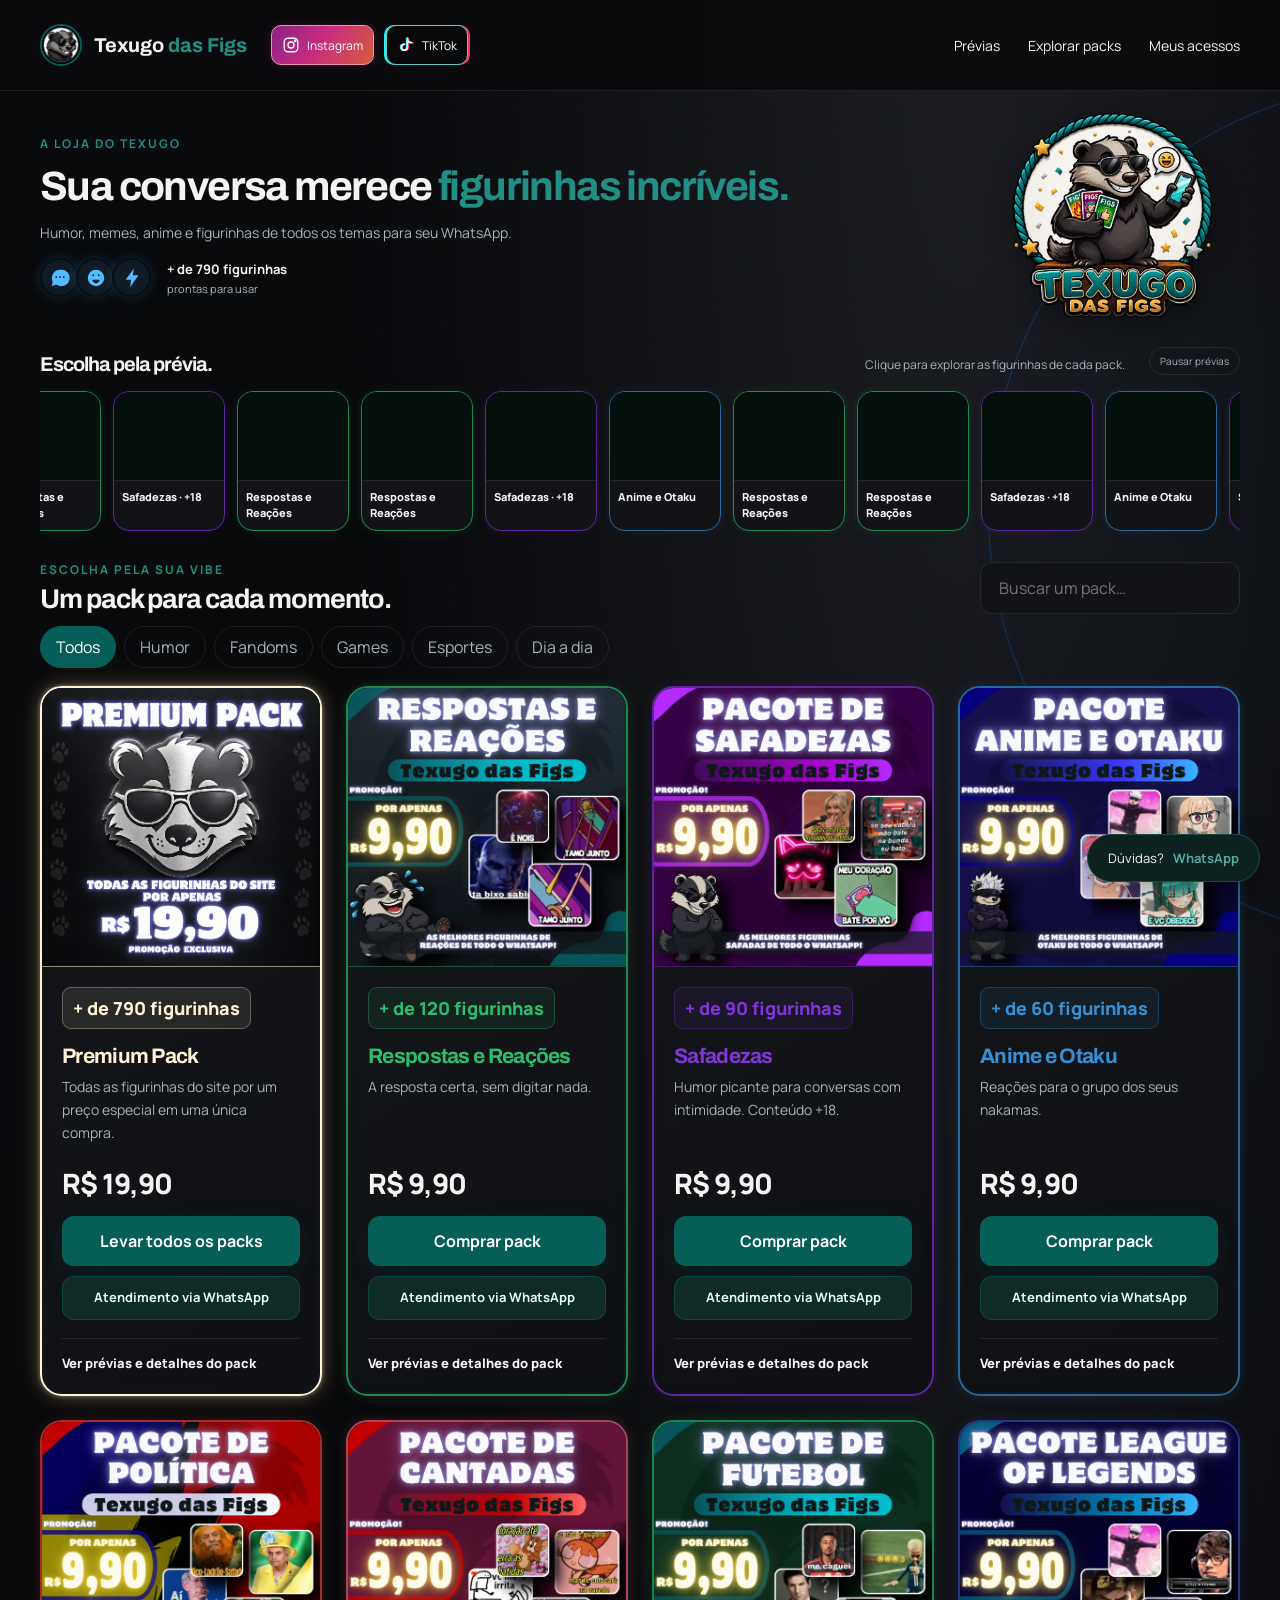
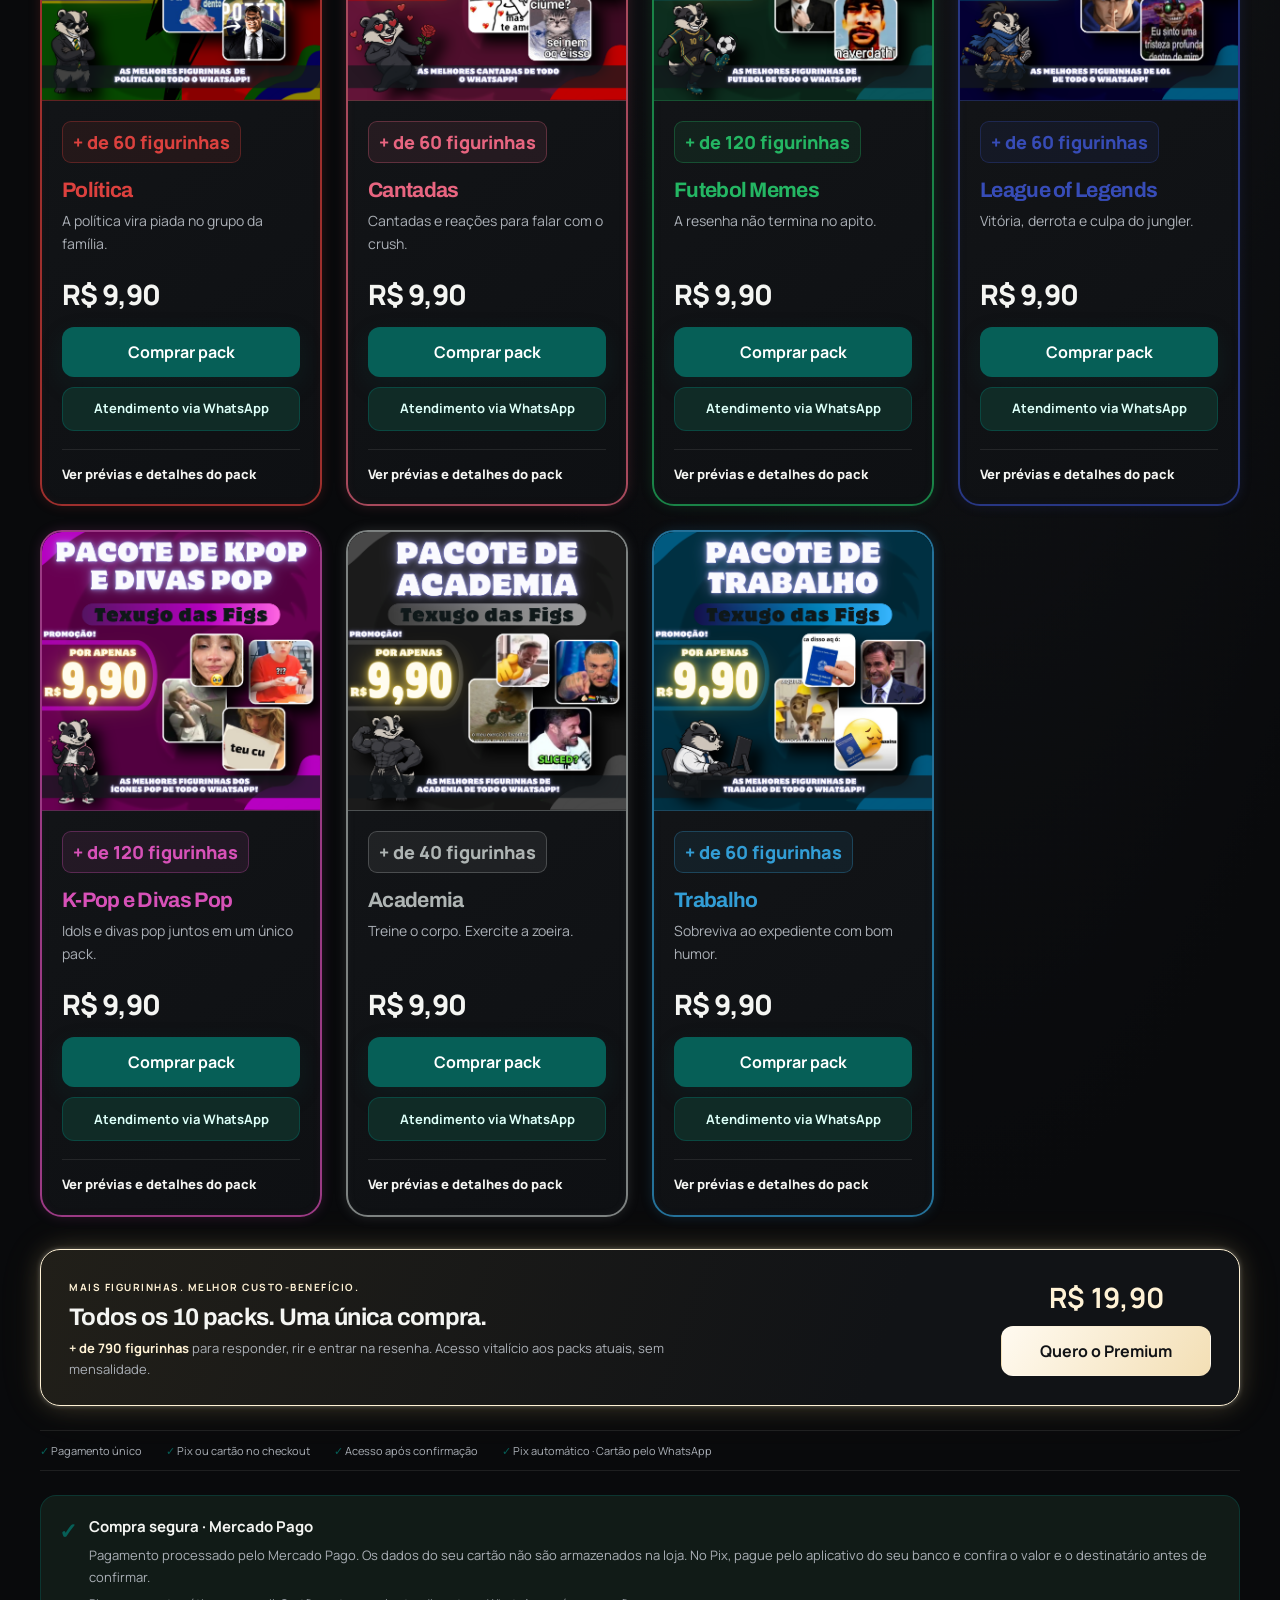
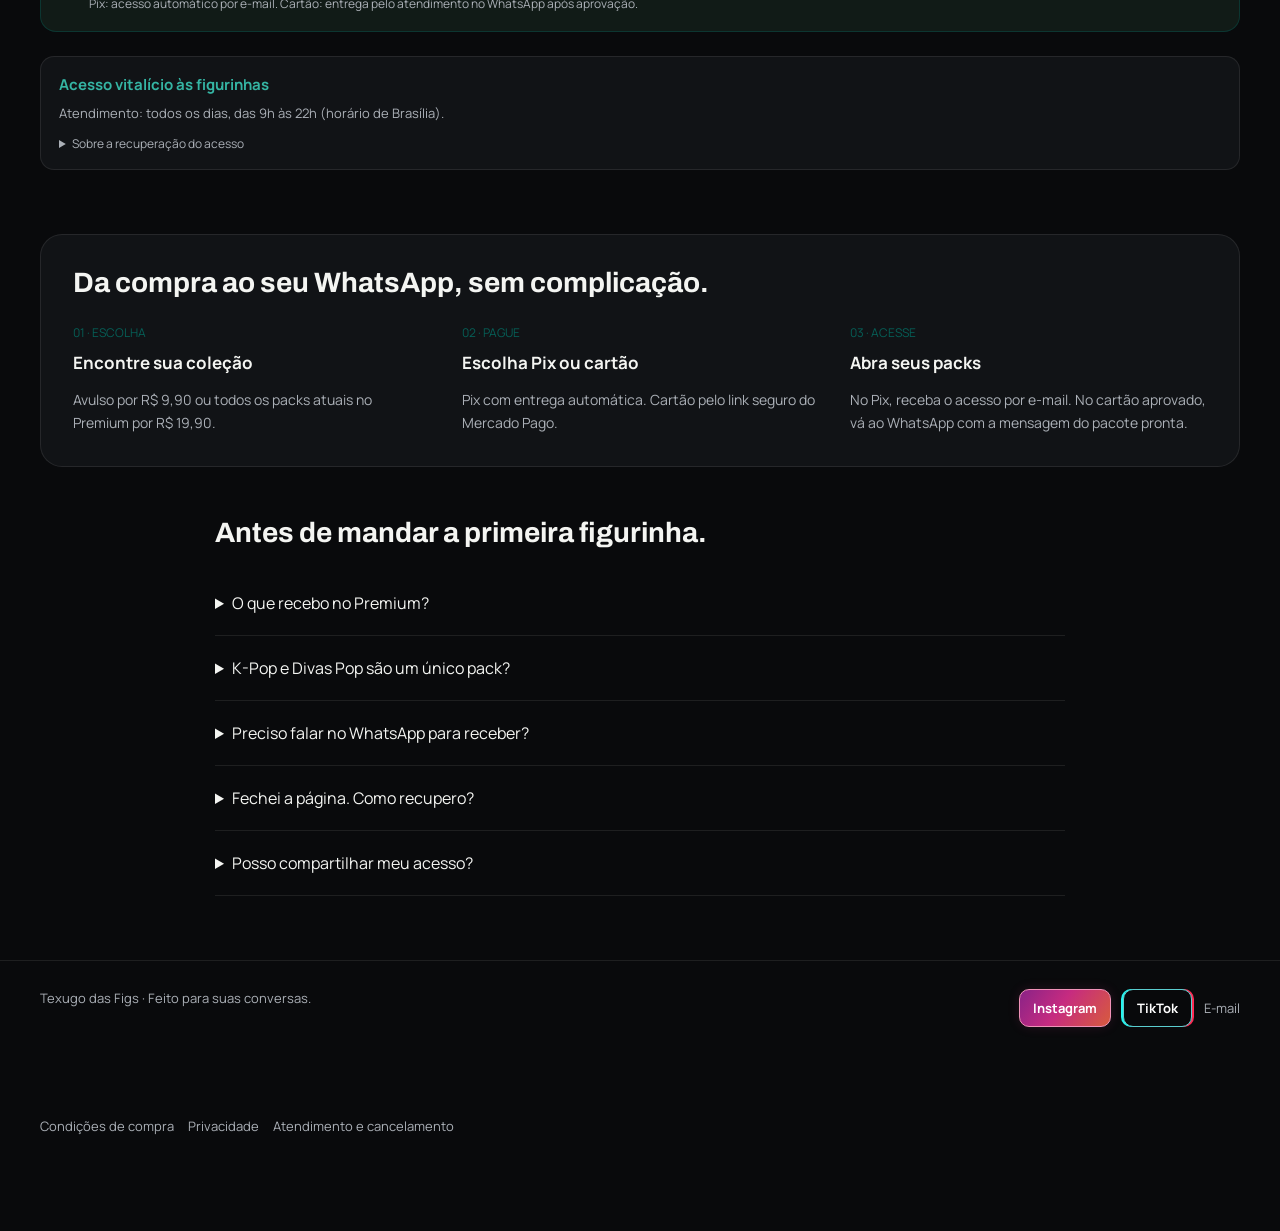
==== commit 57b25a84: "Clarify Pix automatic and card WhatsApp delivery" ====
--- a/index.html
+++ b/index.html
@@ -6,7 +6,7 @@
   <meta name="description" content="Texugo das Figs — escolha seu pack, pague e acesse seus canais.">
   <title>Texugo das Figs · Seus packs, sem complicação</title>
   <link rel="icon" href="./media/icone02.png"><link rel="stylesheet" href="./styles.css?v=442a9e558256">
-  <script src="./app.js?v=6e7e8dba621d" type="module"></script>
+  <script src="./app.js?v=cartao-whatsapp-20261017" type="module"></script>
 </head>
 <body>
   <div id="demo-banner" class="demo-banner" hidden>PRÉVIA LOCAL · Pagamentos e e-mails simulados. Nenhuma cobrança real.</div>
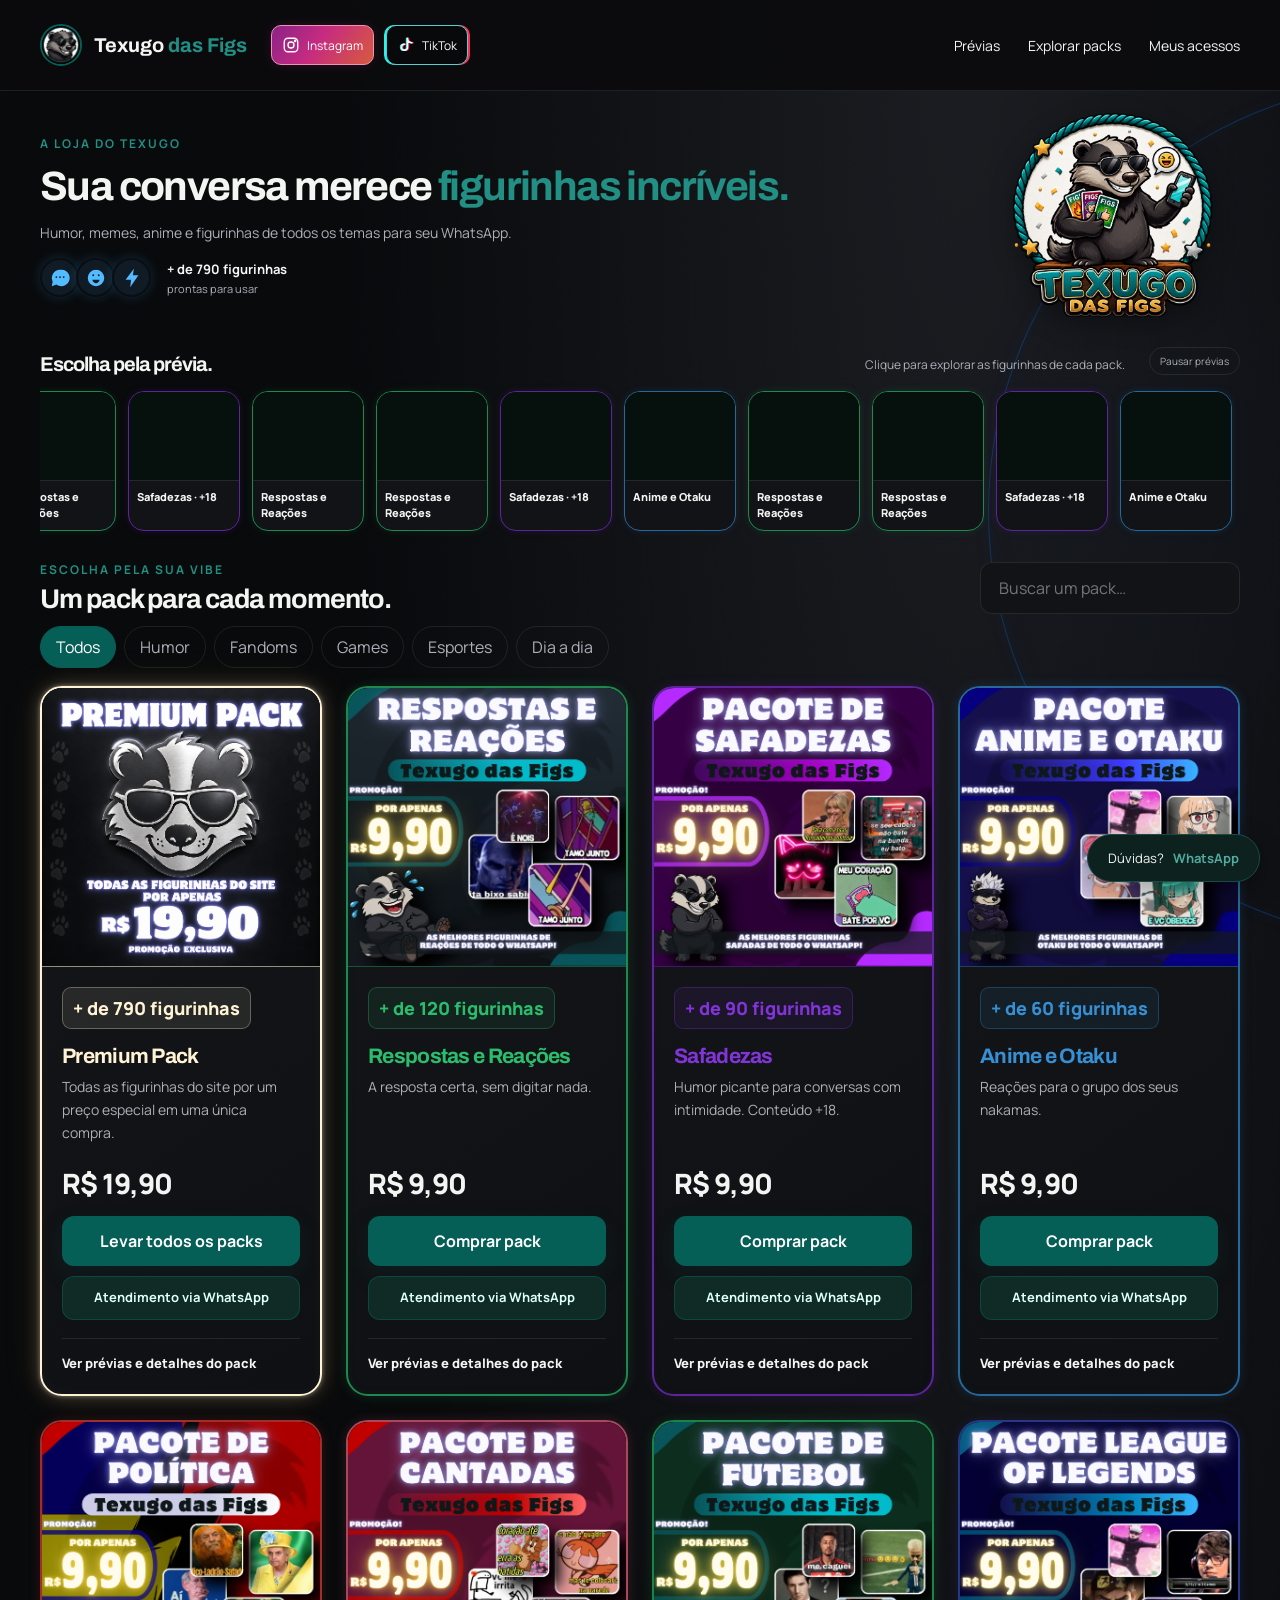
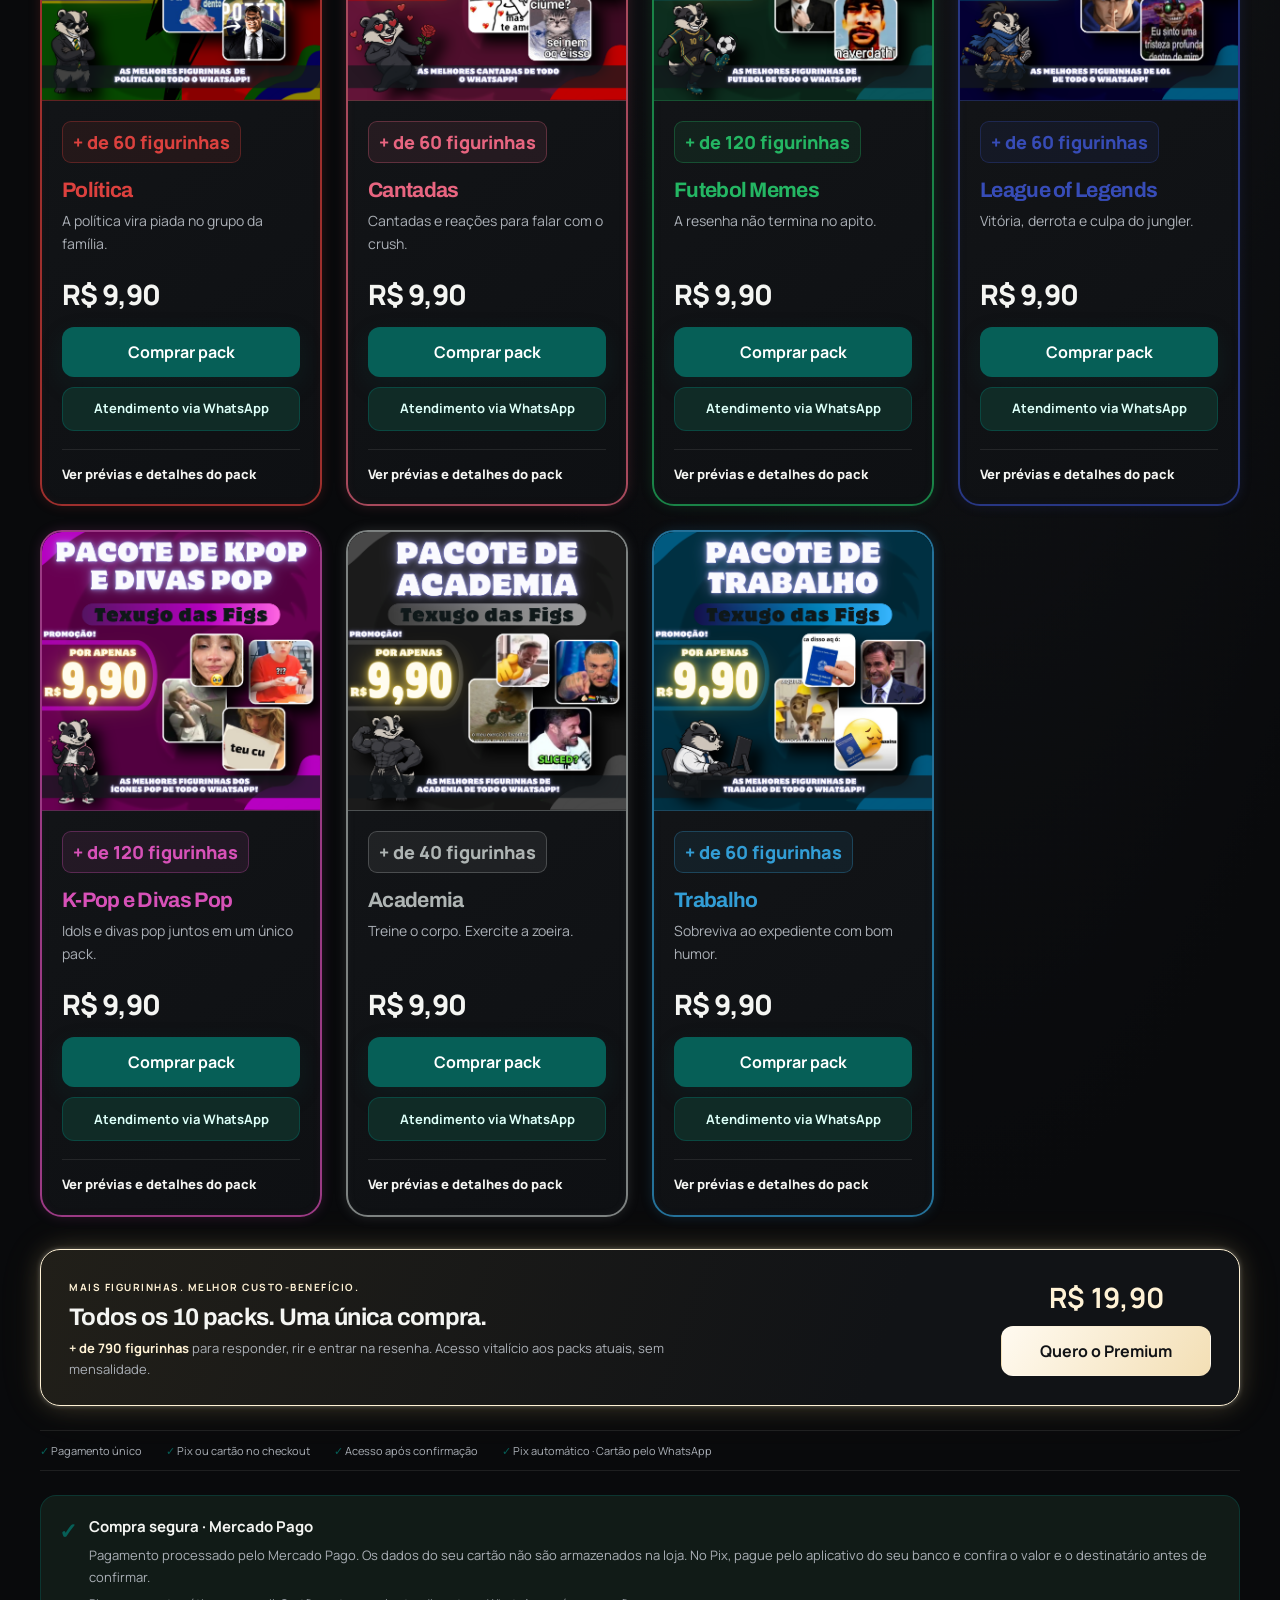
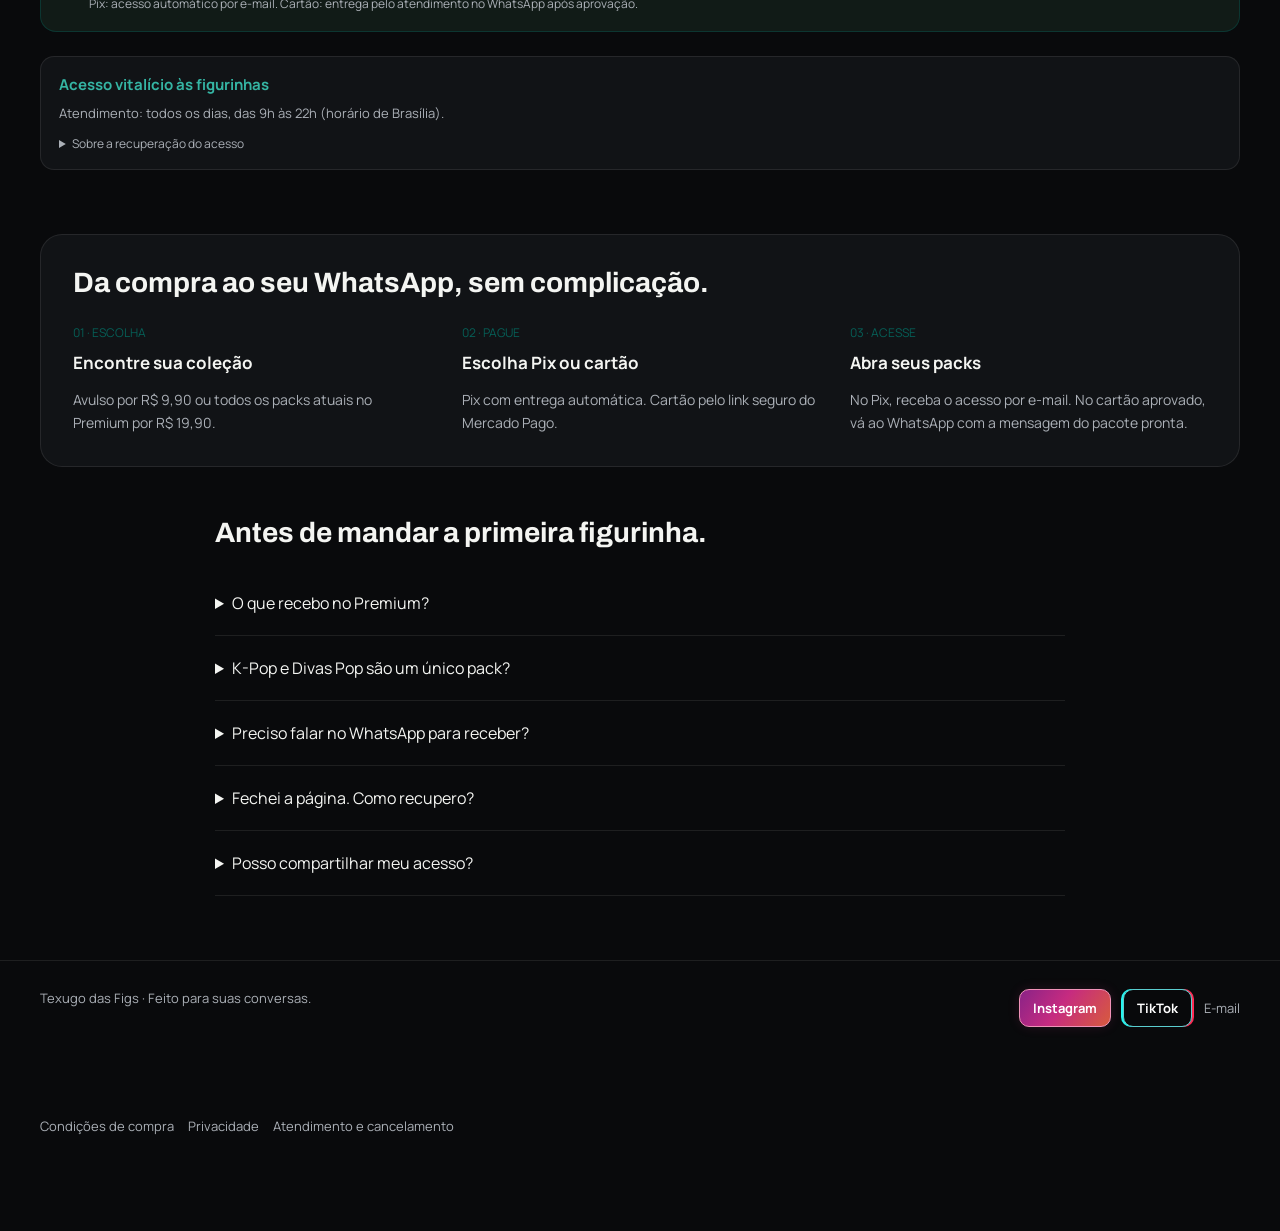
==== commit 1067a4d9: "Track campaign sources through storefront visits and checkout" ====
--- a/index.html
+++ b/index.html
@@ -6,7 +6,7 @@
   <meta name="description" content="Texugo das Figs — escolha seu pack, pague e acesse seus canais.">
   <title>Texugo das Figs · Seus packs, sem complicação</title>
   <link rel="icon" href="./media/icone02.png"><link rel="stylesheet" href="./styles.css?v=442a9e558256">
-  <script src="./app.js?v=cartao-whatsapp-20261017" type="module"></script>
+  <script src="./app.js?v=4600800951a4" type="module"></script>
 </head>
 <body>
   <div id="demo-banner" class="demo-banner" hidden>PRÉVIA LOCAL · Pagamentos e e-mails simulados. Nenhuma cobrança real.</div>
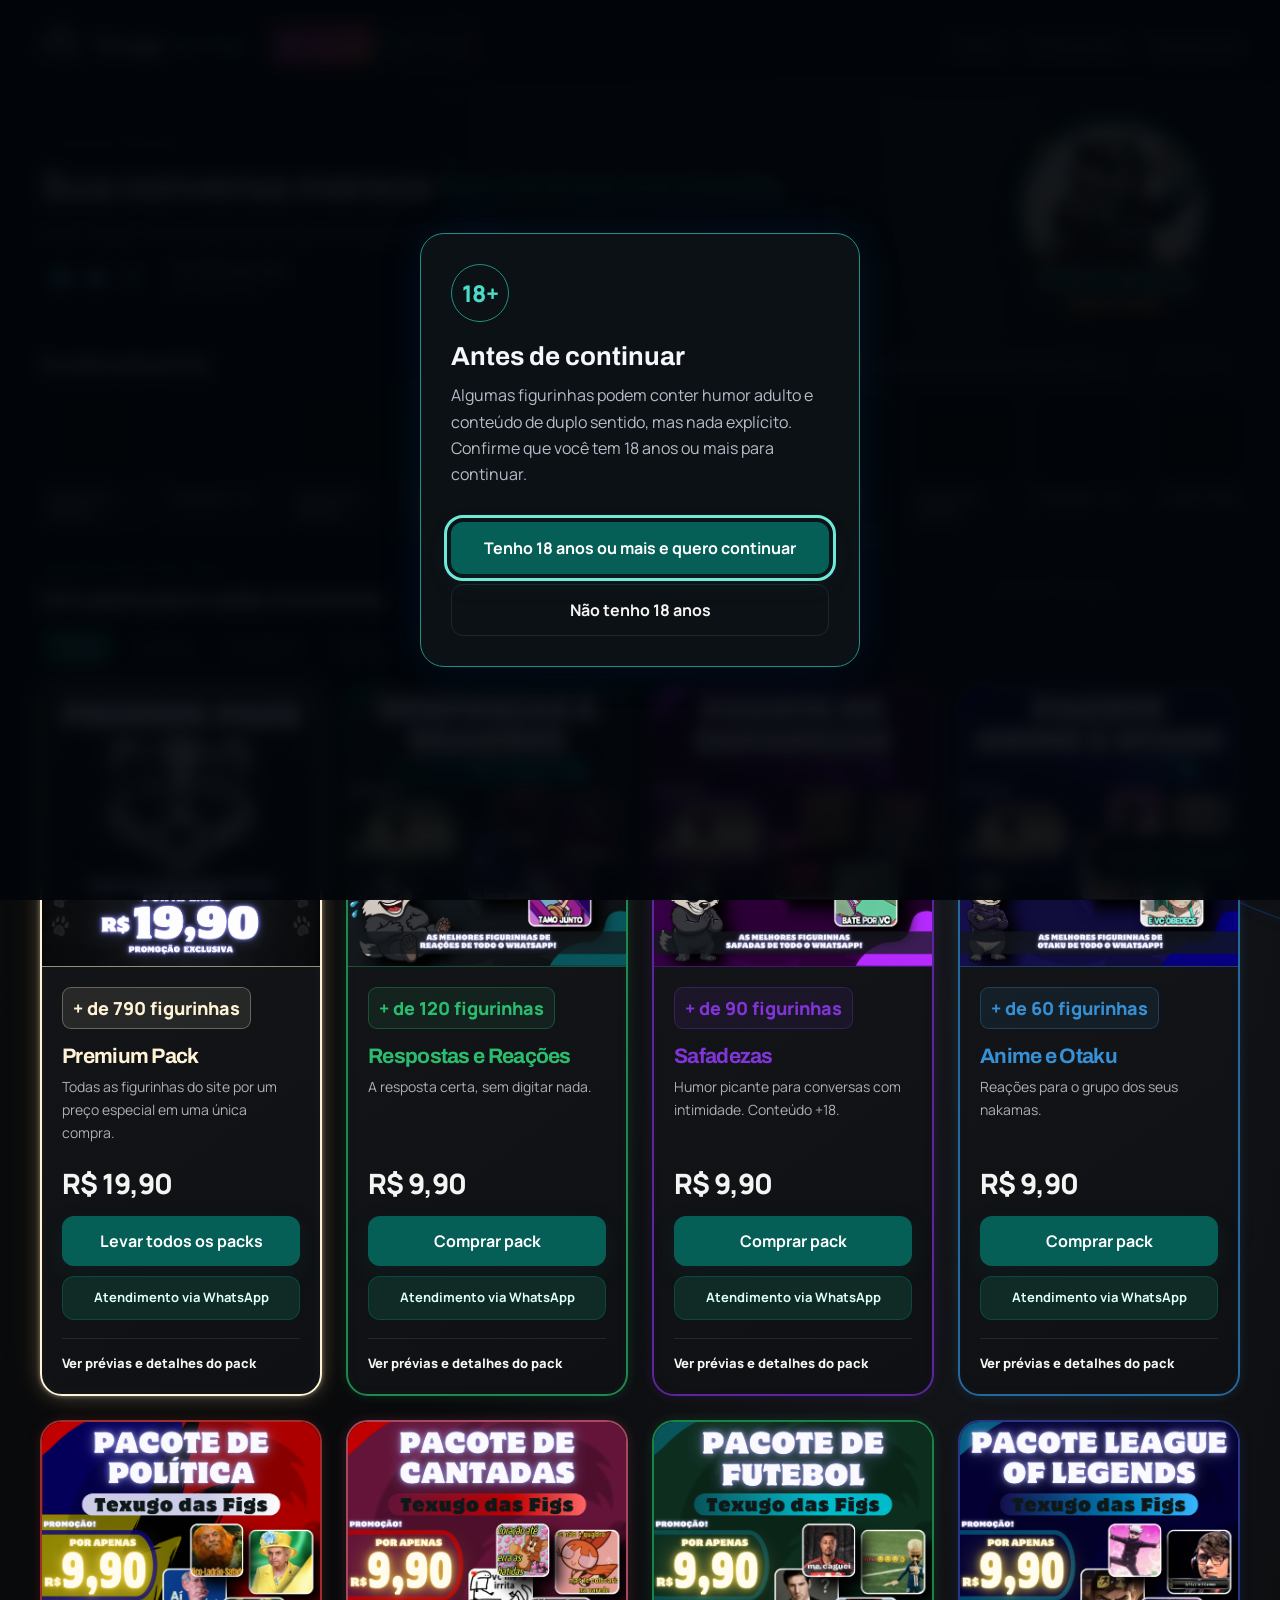
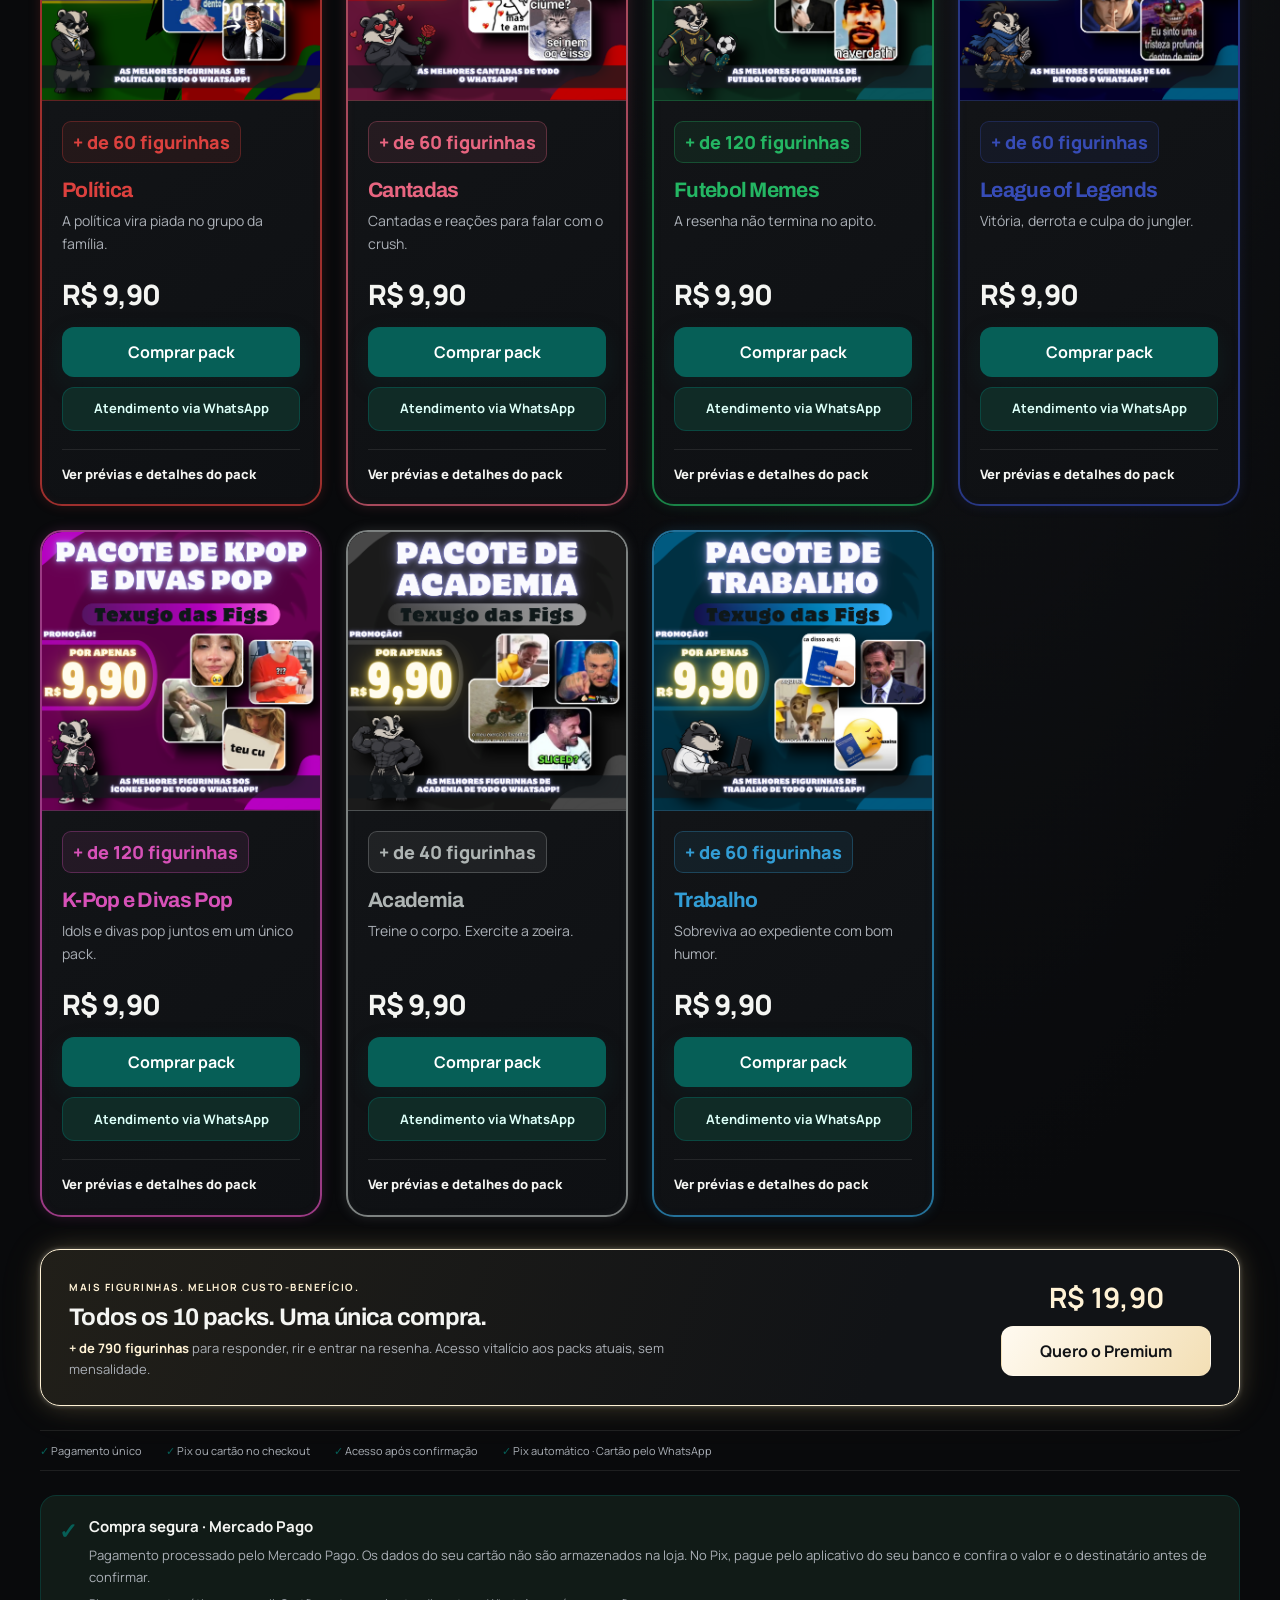
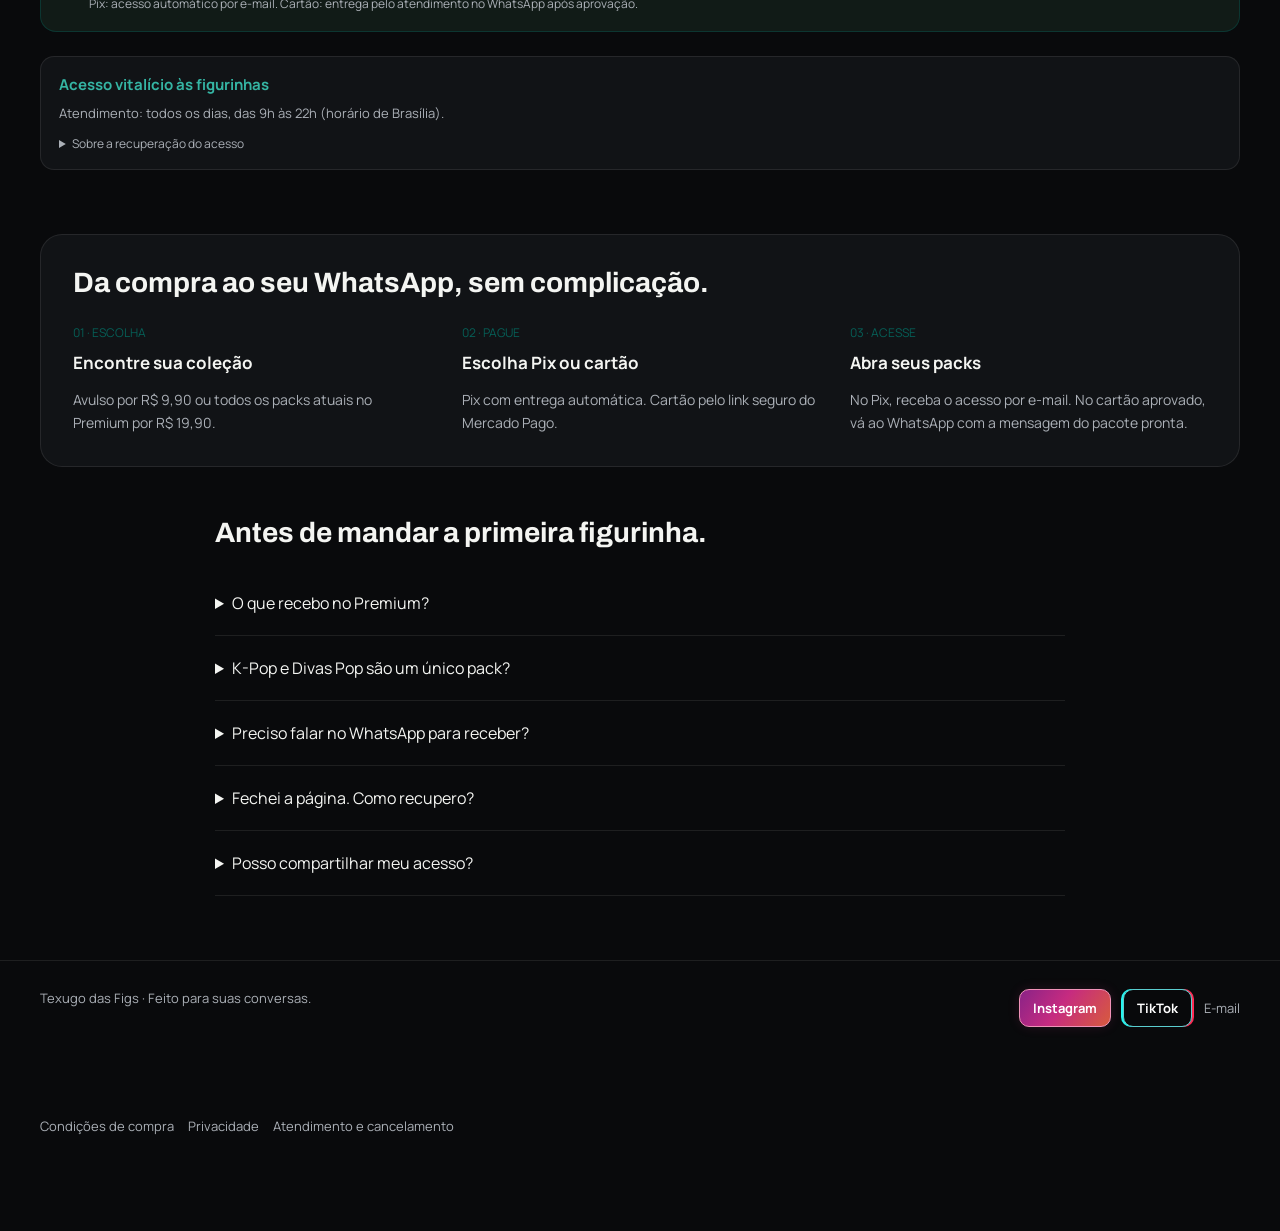
==== commit e6ca6365: "Add age confirmation and darken adult sticker previews" ====
--- a/index.html
+++ b/index.html
@@ -5,8 +5,8 @@
   <meta name="referrer" content="no-referrer"><meta name="theme-color" content="#050b09"><meta name="robots" content="noindex,nofollow">
   <meta name="description" content="Texugo das Figs — escolha seu pack, pague e acesse seus canais.">
   <title>Texugo das Figs · Seus packs, sem complicação</title>
-  <link rel="icon" href="./media/icone02.png"><link rel="stylesheet" href="./styles.css?v=442a9e558256">
-  <script src="./app.js?v=4600800951a4" type="module"></script>
+  <link rel="icon" href="./media/icone02.png"><link rel="stylesheet" href="./styles.css?v=d1c1b42c9500">
+  <script src="./app.js?v=e81948612a4c" type="module"></script>
 </head>
 <body>
   <div id="demo-banner" class="demo-banner" hidden>PRÉVIA LOCAL · Pagamentos e e-mails simulados. Nenhuma cobrança real.</div>
--- a/styles.css
+++ b/styles.css
@@ -89,6 +89,8 @@
 .rail-toggle{flex-shrink:0;border:1px solid var(--line);border-radius:20px;background:transparent;color:var(--muted);padding:6px 10px;font-size:10px}.rail-toggle:hover,.rail-toggle[aria-pressed=true]{border-color:#218f83;color:var(--text)}.preview-showcase .section-head p{margin-left:auto}@media(max-width:760px){.rail-toggle{font-size:10px;padding:5px 9px}}
 @media(max-width:760px){.preview-showcase .section-head{flex-direction:row;align-items:center;justify-content:space-between}.preview-showcase+#packs>.section-head{flex-direction:row;align-items:center;gap:12px}.preview-showcase+#packs>.section-head h2{font-size:20px}.preview-showcase+#packs .search{width:130px;flex-shrink:0;padding:11px 10px;font-size:11px}.filters{flex-wrap:nowrap;overflow-x:auto;scrollbar-width:none;padding:2px 0;gap:6px}.filter{flex-shrink:0;padding:7px 11px;font-size:12px}}
 body{position:relative;isolation:isolate}body::before{content:'';position:fixed;inset:0;background:url('./media/marca-dagua-20261014.png') center 32%/min(72vw,860px) auto no-repeat;opacity:.035;pointer-events:none;z-index:-1}.preview-rail{scrollbar-width:none;-ms-overflow-style:none;touch-action:pan-x pan-y;overscroll-behavior-x:contain}.preview-rail::-webkit-scrollbar{display:none;width:0;height:0}.card{border-width:2px}.card[data-pack="premium"]{border-width:2px}.hero{grid-template-columns:minmax(0,1fr) 250px}.hero-art img{max-width:240px;background:transparent;border:0;border-radius:0;box-shadow:none;filter:drop-shadow(0 7px 12px #0005)}@media(max-width:760px){.hero{grid-template-columns:minmax(0,1fr) 135px;gap:8px 14px}.hero>div:first-child{display:contents}.hero .eyebrow,.hero h1,.hero>div>p{grid-column:1}.hero h1{font-size:24px;margin:4px 0;letter-spacing:-.7px}.hero>div>p{font-size:12px}.hero .hero-proof{grid-column:1/-1;margin-top:6px}.hero-art{display:grid;grid-column:2;grid-row:1/span 3}.hero-art img{width:100%;max-width:135px}body::before{background-size:105vw auto;background-position:center 25%}}
+/* Aviso de idade e tratamento uniforme das prévias de Safadezas, inclusive no Premium. */
+.age-notice-open{overflow:hidden}.age-notice{width:min(440px,calc(100% - 32px));box-sizing:border-box;padding:30px;border:1px solid #218f83;border-radius:24px;background:#0c1116;color:#f5f7fa;box-shadow:0 0 45px #1464cf20}.age-notice::backdrop{background:#020509eb;backdrop-filter:blur(8px)}.age-badge{display:inline-grid;place-items:center;width:58px;height:58px;border:1px solid #218f83;border-radius:50%;color:#4cdbc7;font-size:23px;font-weight:800}.age-notice h2{font-size:26px;margin:20px 0 12px}.age-notice p{color:#b5bdc8;line-height:1.65;margin:0 0 24px}.age-notice .button{white-space:normal;line-height:1.5;text-align:center;width:100%;margin-top:10px}.age-notice .button:focus-visible{outline:3px solid #6fe9d7;outline-offset:4px}.adult-preview{filter:brightness(.35)}
 /* Horizonte de planeta: curva discreta, sem imagem nem interferência nos cliques. */
 body::before{inset:auto;width:860px;height:860px;left:auto;right:-570px;top:80px;border:1px solid #1263d09c;border-radius:50%;background:radial-gradient(circle at 25% 50%,#0c2c5e10,transparent 65%);opacity:.58;box-shadow:0 0 18px #1255b51c,inset 0 0 28px #1255b510;pointer-events:none;z-index:-1}
 @media(max-width:760px){body::before{width:600px;height:600px;right:-460px;top:110px;background:radial-gradient(circle at 25% 50%,#0c2c5e10,transparent 65%)}}
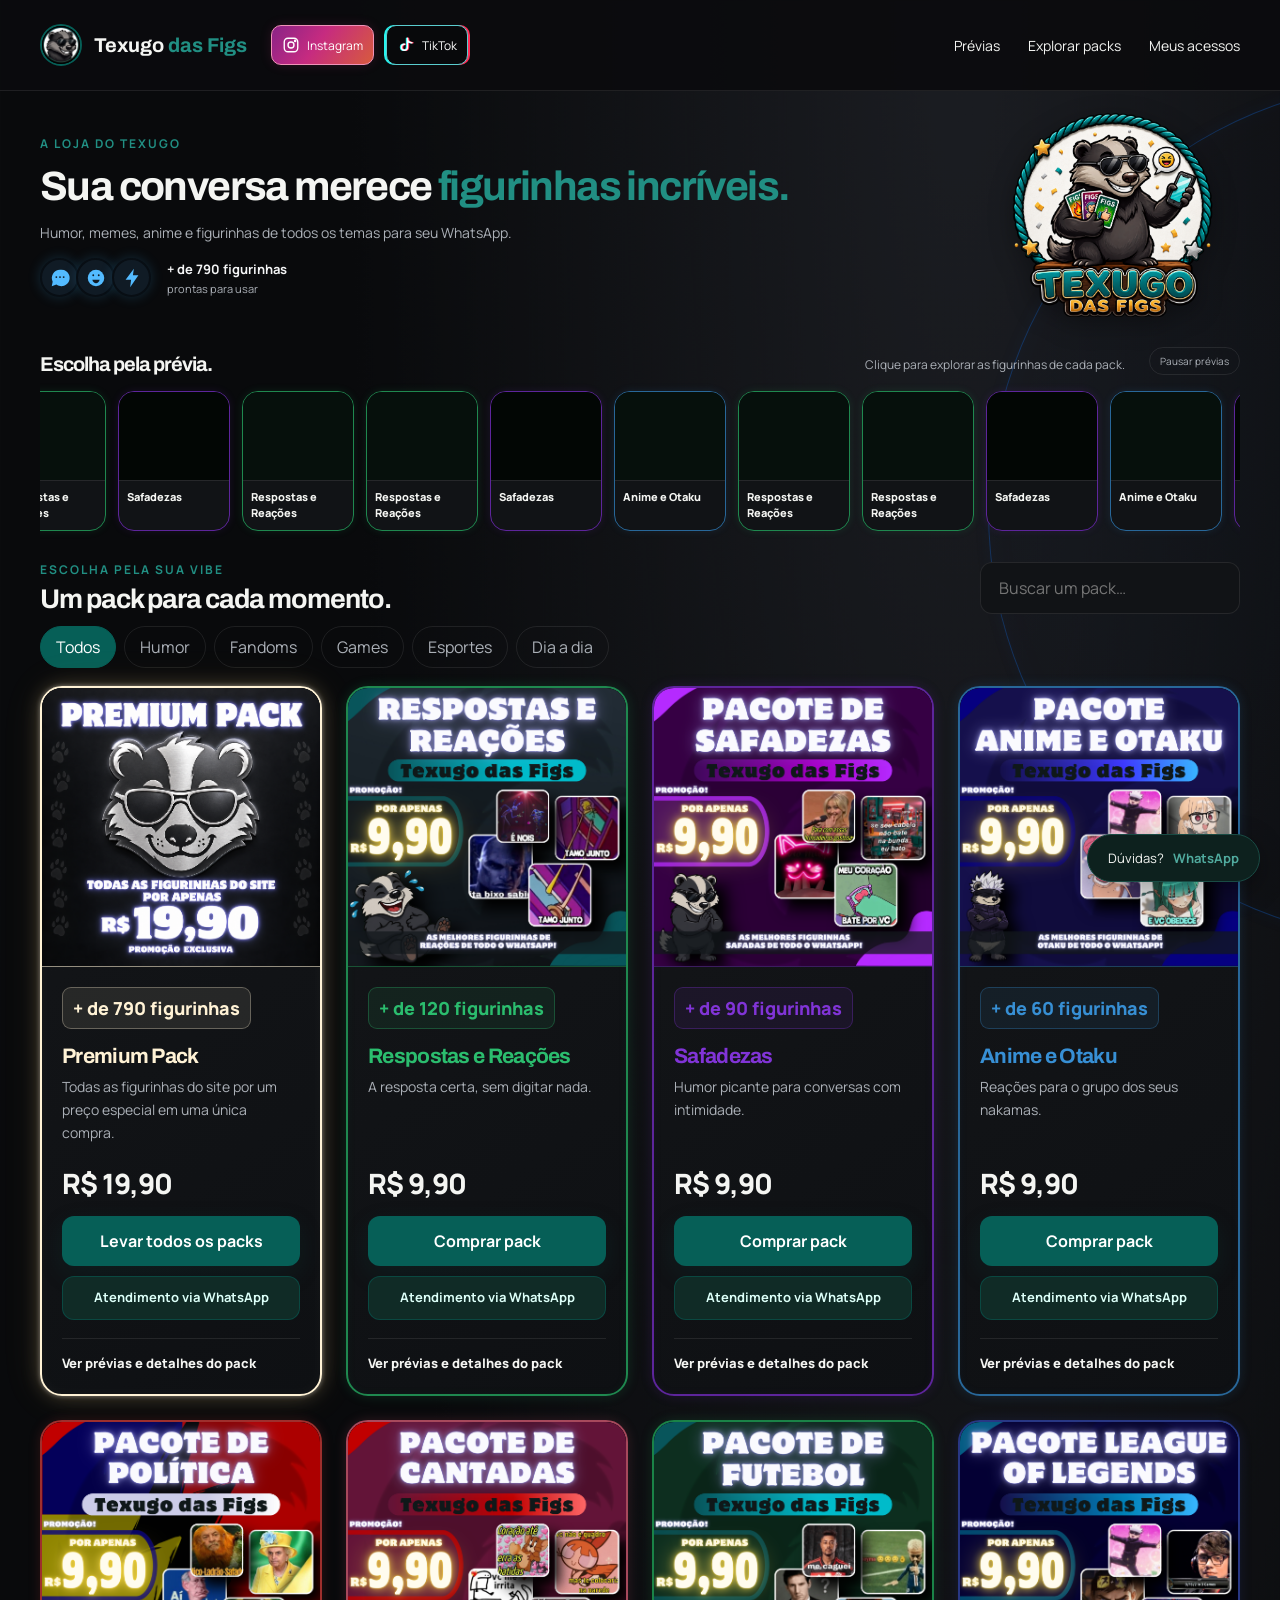
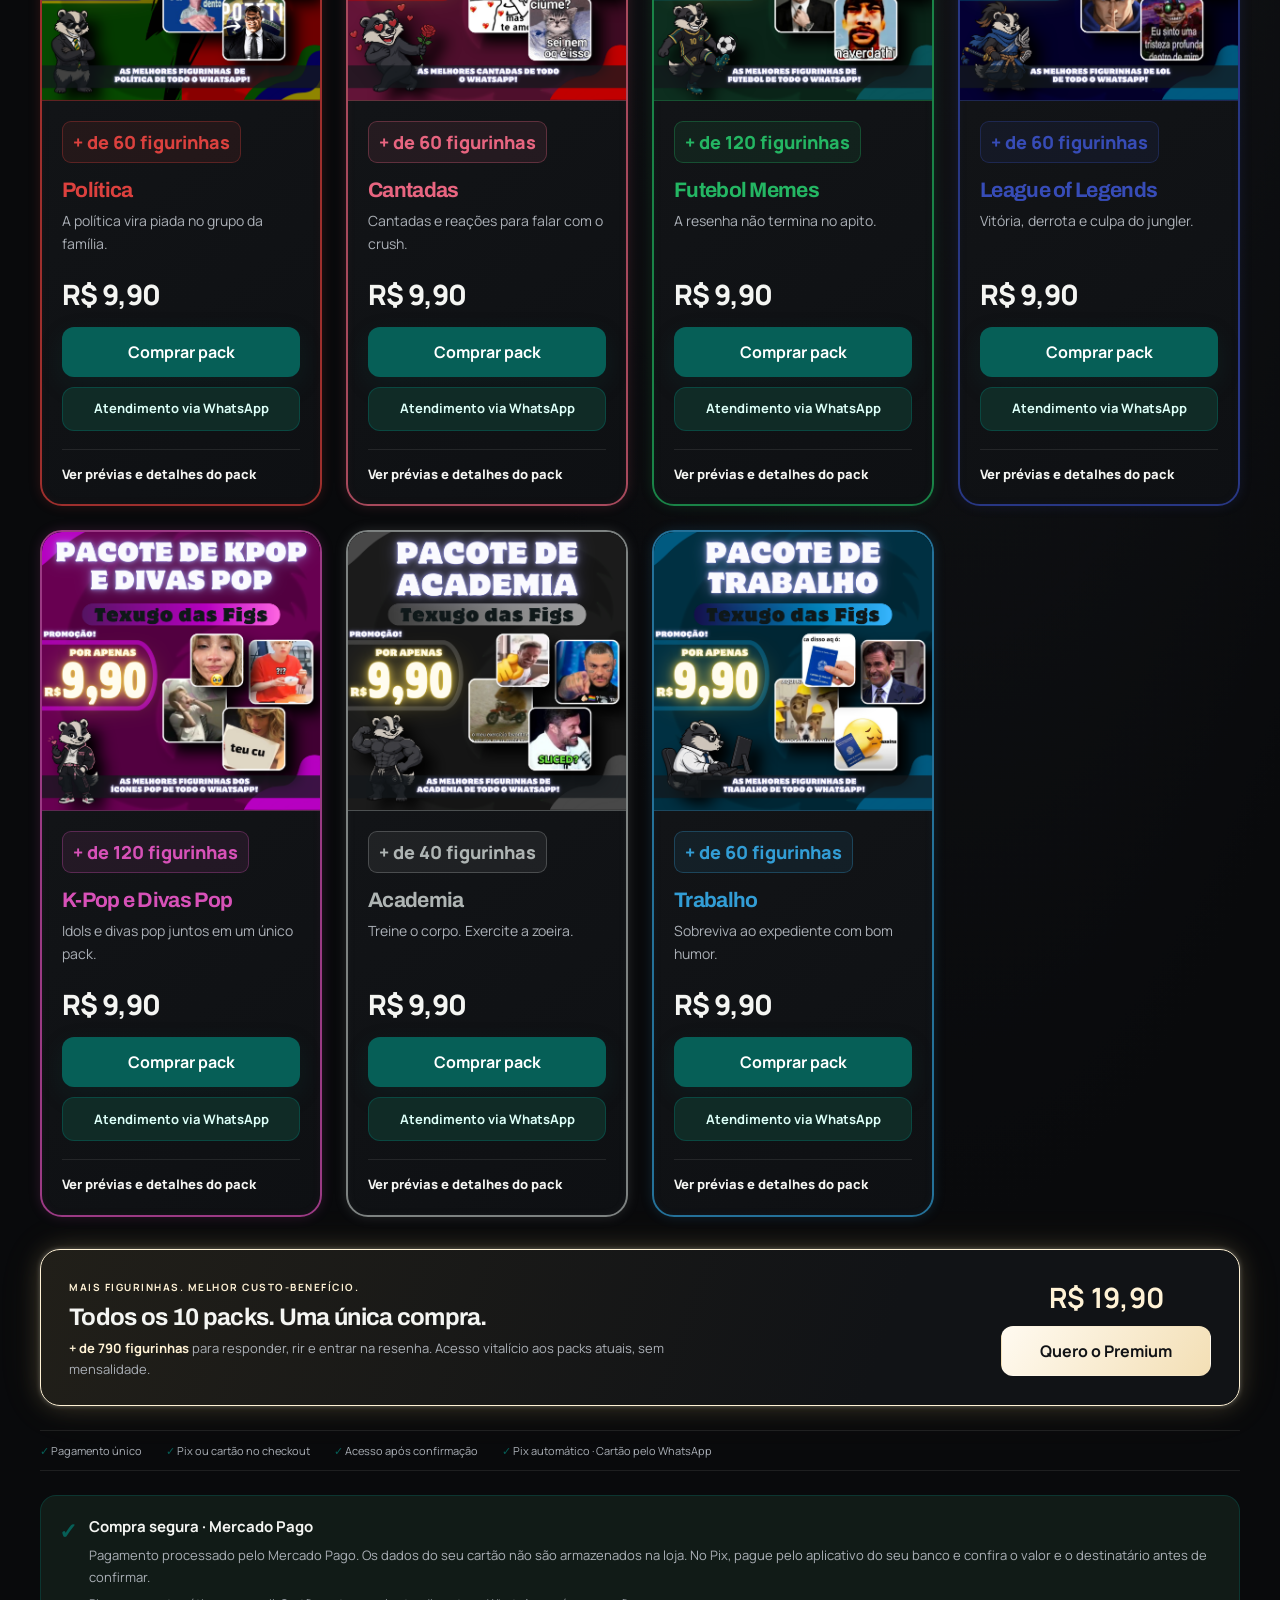
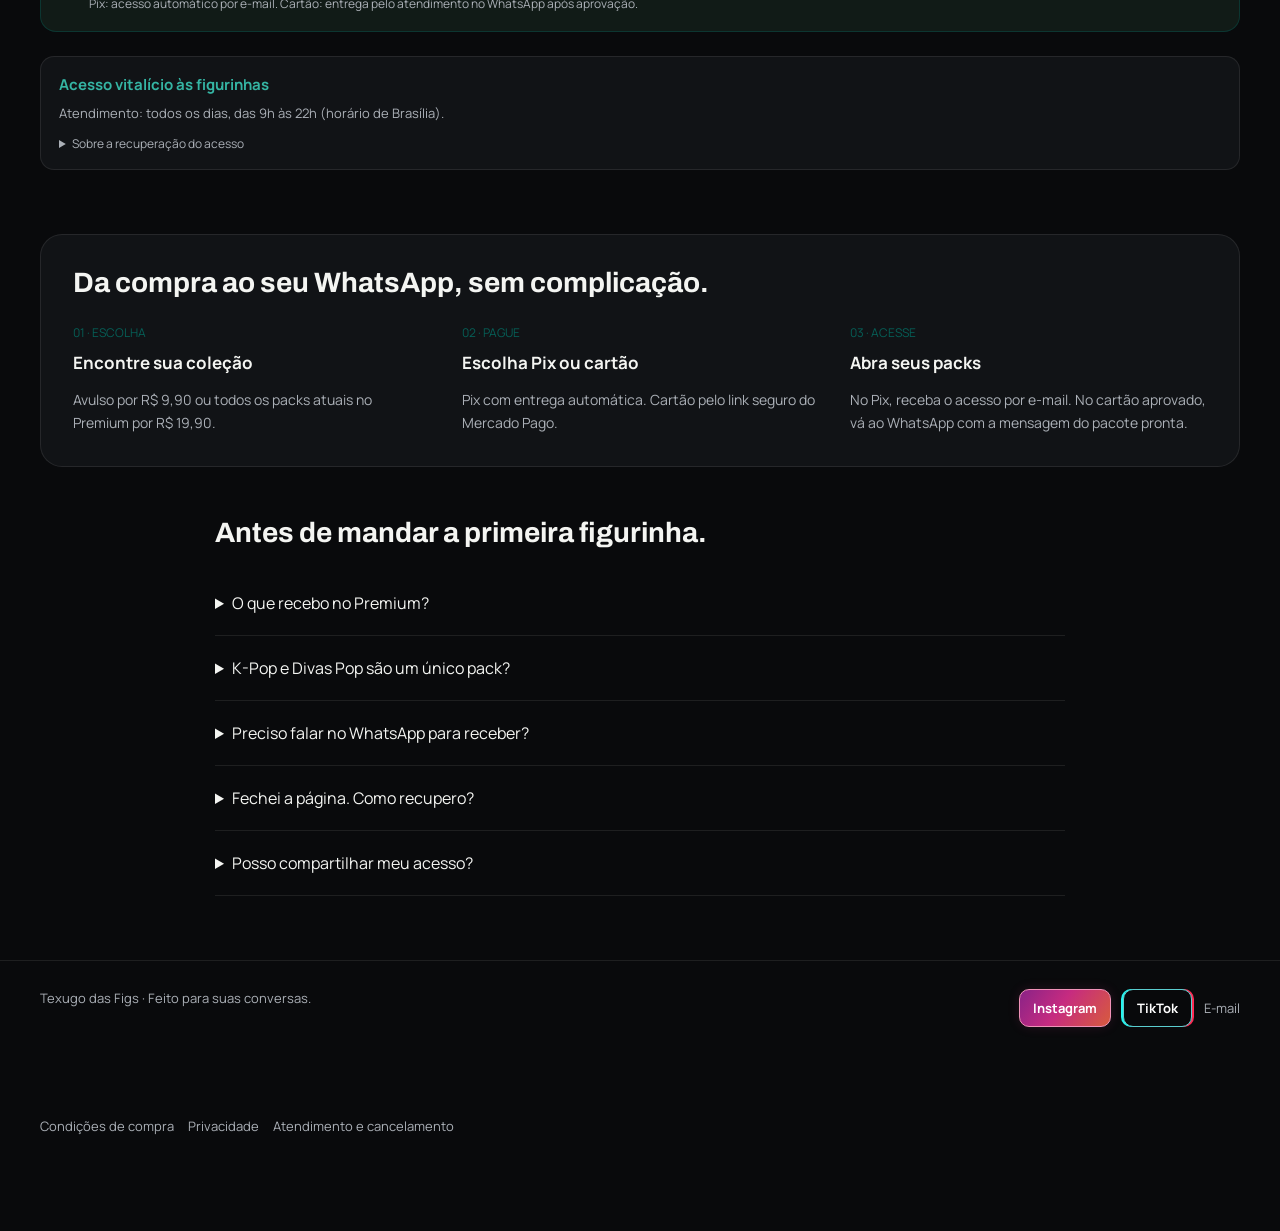
==== commit dfa96b91: "Remove age notices and keep darker Safadezas previews" ====
--- a/index.html
+++ b/index.html
@@ -5,8 +5,8 @@
   <meta name="referrer" content="no-referrer"><meta name="theme-color" content="#050b09"><meta name="robots" content="noindex,nofollow">
   <meta name="description" content="Texugo das Figs — escolha seu pack, pague e acesse seus canais.">
   <title>Texugo das Figs · Seus packs, sem complicação</title>
-  <link rel="icon" href="./media/icone02.png"><link rel="stylesheet" href="./styles.css?v=d1c1b42c9500">
-  <script src="./app.js?v=e81948612a4c" type="module"></script>
+  <link rel="icon" href="./media/icone02.png"><link rel="stylesheet" href="./styles.css?v=c48d117406fb">
+  <script src="./app.js?v=5fba5910380b" type="module"></script>
 </head>
 <body>
   <div id="demo-banner" class="demo-banner" hidden>PRÉVIA LOCAL · Pagamentos e e-mails simulados. Nenhuma cobrança real.</div>
--- a/styles.css
+++ b/styles.css
@@ -89,8 +89,8 @@
 .rail-toggle{flex-shrink:0;border:1px solid var(--line);border-radius:20px;background:transparent;color:var(--muted);padding:6px 10px;font-size:10px}.rail-toggle:hover,.rail-toggle[aria-pressed=true]{border-color:#218f83;color:var(--text)}.preview-showcase .section-head p{margin-left:auto}@media(max-width:760px){.rail-toggle{font-size:10px;padding:5px 9px}}
 @media(max-width:760px){.preview-showcase .section-head{flex-direction:row;align-items:center;justify-content:space-between}.preview-showcase+#packs>.section-head{flex-direction:row;align-items:center;gap:12px}.preview-showcase+#packs>.section-head h2{font-size:20px}.preview-showcase+#packs .search{width:130px;flex-shrink:0;padding:11px 10px;font-size:11px}.filters{flex-wrap:nowrap;overflow-x:auto;scrollbar-width:none;padding:2px 0;gap:6px}.filter{flex-shrink:0;padding:7px 11px;font-size:12px}}
 body{position:relative;isolation:isolate}body::before{content:'';position:fixed;inset:0;background:url('./media/marca-dagua-20261014.png') center 32%/min(72vw,860px) auto no-repeat;opacity:.035;pointer-events:none;z-index:-1}.preview-rail{scrollbar-width:none;-ms-overflow-style:none;touch-action:pan-x pan-y;overscroll-behavior-x:contain}.preview-rail::-webkit-scrollbar{display:none;width:0;height:0}.card{border-width:2px}.card[data-pack="premium"]{border-width:2px}.hero{grid-template-columns:minmax(0,1fr) 250px}.hero-art img{max-width:240px;background:transparent;border:0;border-radius:0;box-shadow:none;filter:drop-shadow(0 7px 12px #0005)}@media(max-width:760px){.hero{grid-template-columns:minmax(0,1fr) 135px;gap:8px 14px}.hero>div:first-child{display:contents}.hero .eyebrow,.hero h1,.hero>div>p{grid-column:1}.hero h1{font-size:24px;margin:4px 0;letter-spacing:-.7px}.hero>div>p{font-size:12px}.hero .hero-proof{grid-column:1/-1;margin-top:6px}.hero-art{display:grid;grid-column:2;grid-row:1/span 3}.hero-art img{width:100%;max-width:135px}body::before{background-size:105vw auto;background-position:center 25%}}
-/* Aviso de idade e tratamento uniforme das prévias de Safadezas, inclusive no Premium. */
-.age-notice-open{overflow:hidden}.age-notice{width:min(440px,calc(100% - 32px));box-sizing:border-box;padding:30px;border:1px solid #218f83;border-radius:24px;background:#0c1116;color:#f5f7fa;box-shadow:0 0 45px #1464cf20}.age-notice::backdrop{background:#020509eb;backdrop-filter:blur(8px)}.age-badge{display:inline-grid;place-items:center;width:58px;height:58px;border:1px solid #218f83;border-radius:50%;color:#4cdbc7;font-size:23px;font-weight:800}.age-notice h2{font-size:26px;margin:20px 0 12px}.age-notice p{color:#b5bdc8;line-height:1.65;margin:0 0 24px}.age-notice .button{white-space:normal;line-height:1.5;text-align:center;width:100%;margin-top:10px}.age-notice .button:focus-visible{outline:3px solid #6fe9d7;outline-offset:4px}.adult-preview{filter:brightness(.35)}
+/* Prévias de Safadezas, inclusive no Premium. */
+.adult-preview{filter:brightness(.35)}
 /* Horizonte de planeta: curva discreta, sem imagem nem interferência nos cliques. */
 body::before{inset:auto;width:860px;height:860px;left:auto;right:-570px;top:80px;border:1px solid #1263d09c;border-radius:50%;background:radial-gradient(circle at 25% 50%,#0c2c5e10,transparent 65%);opacity:.58;box-shadow:0 0 18px #1255b51c,inset 0 0 28px #1255b510;pointer-events:none;z-index:-1}
 @media(max-width:760px){body::before{width:600px;height:600px;right:-460px;top:110px;background:radial-gradient(circle at 25% 50%,#0c2c5e10,transparent 65%)}}
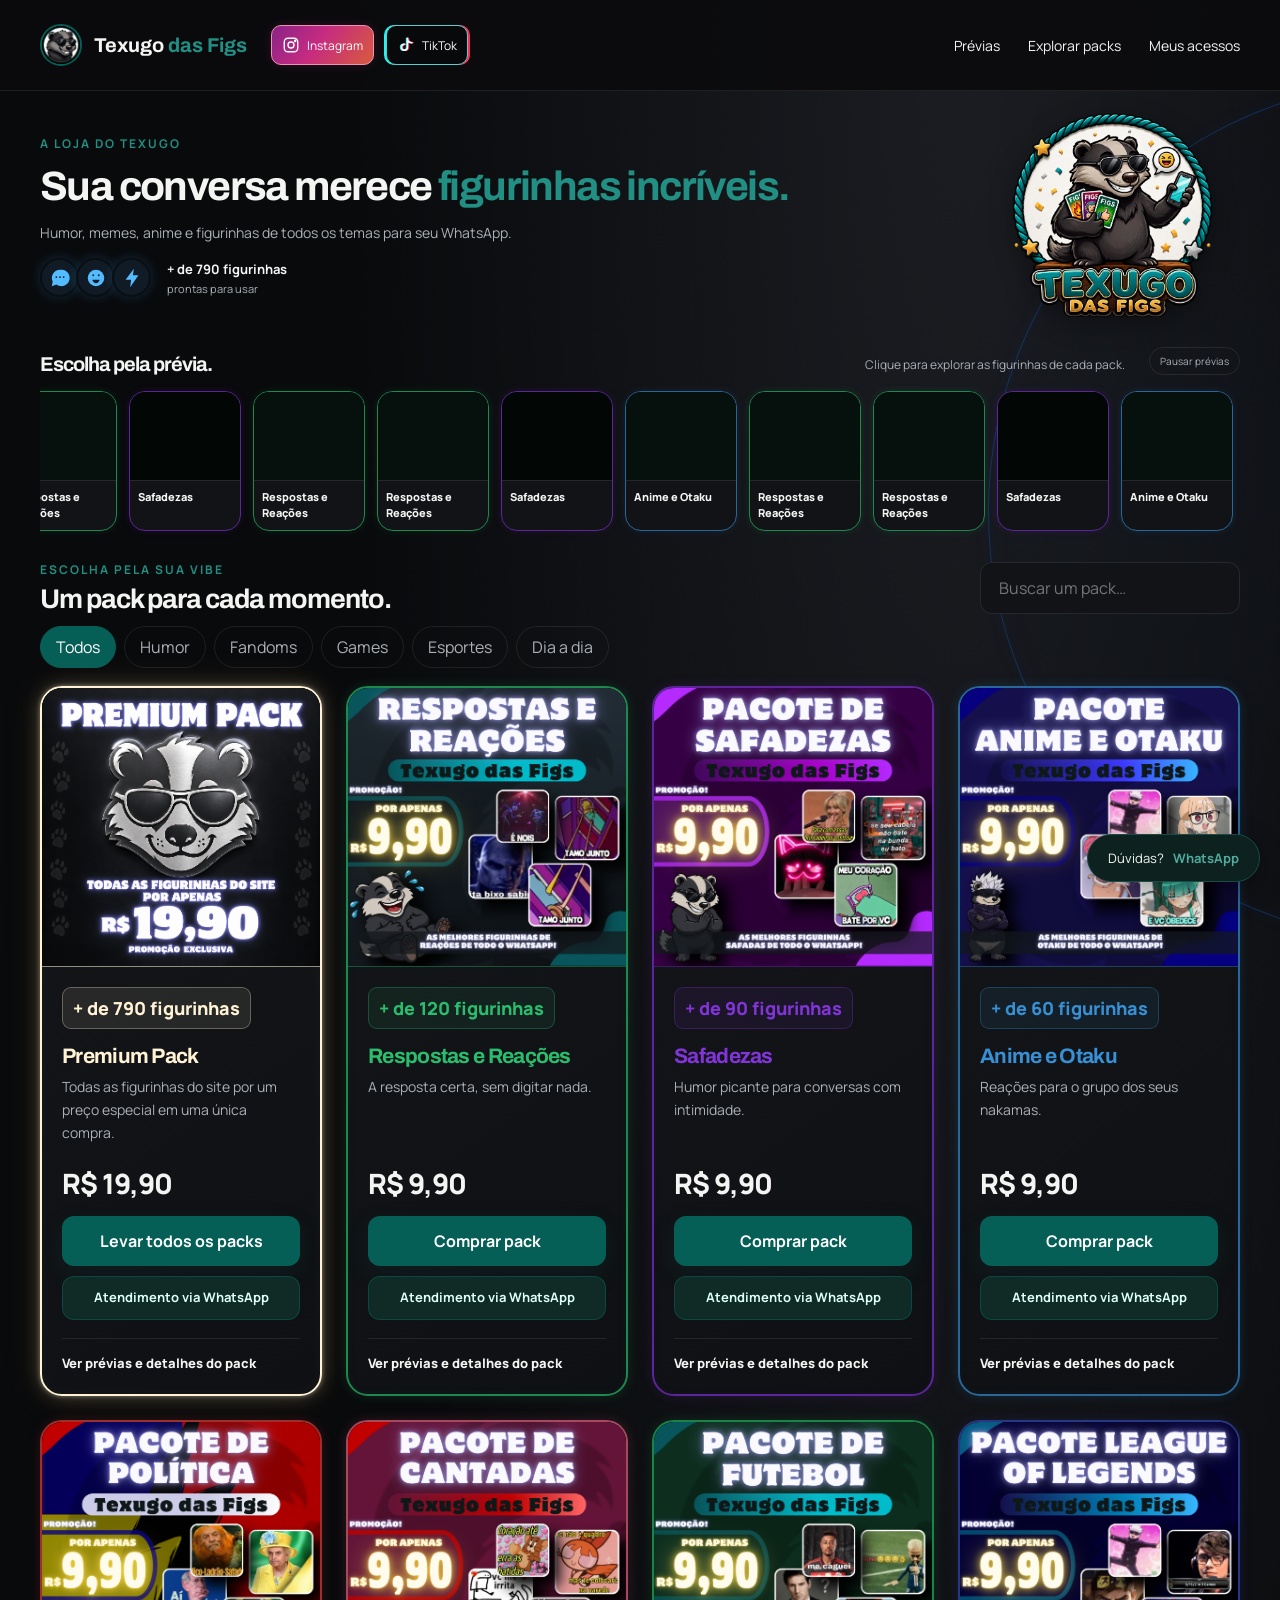
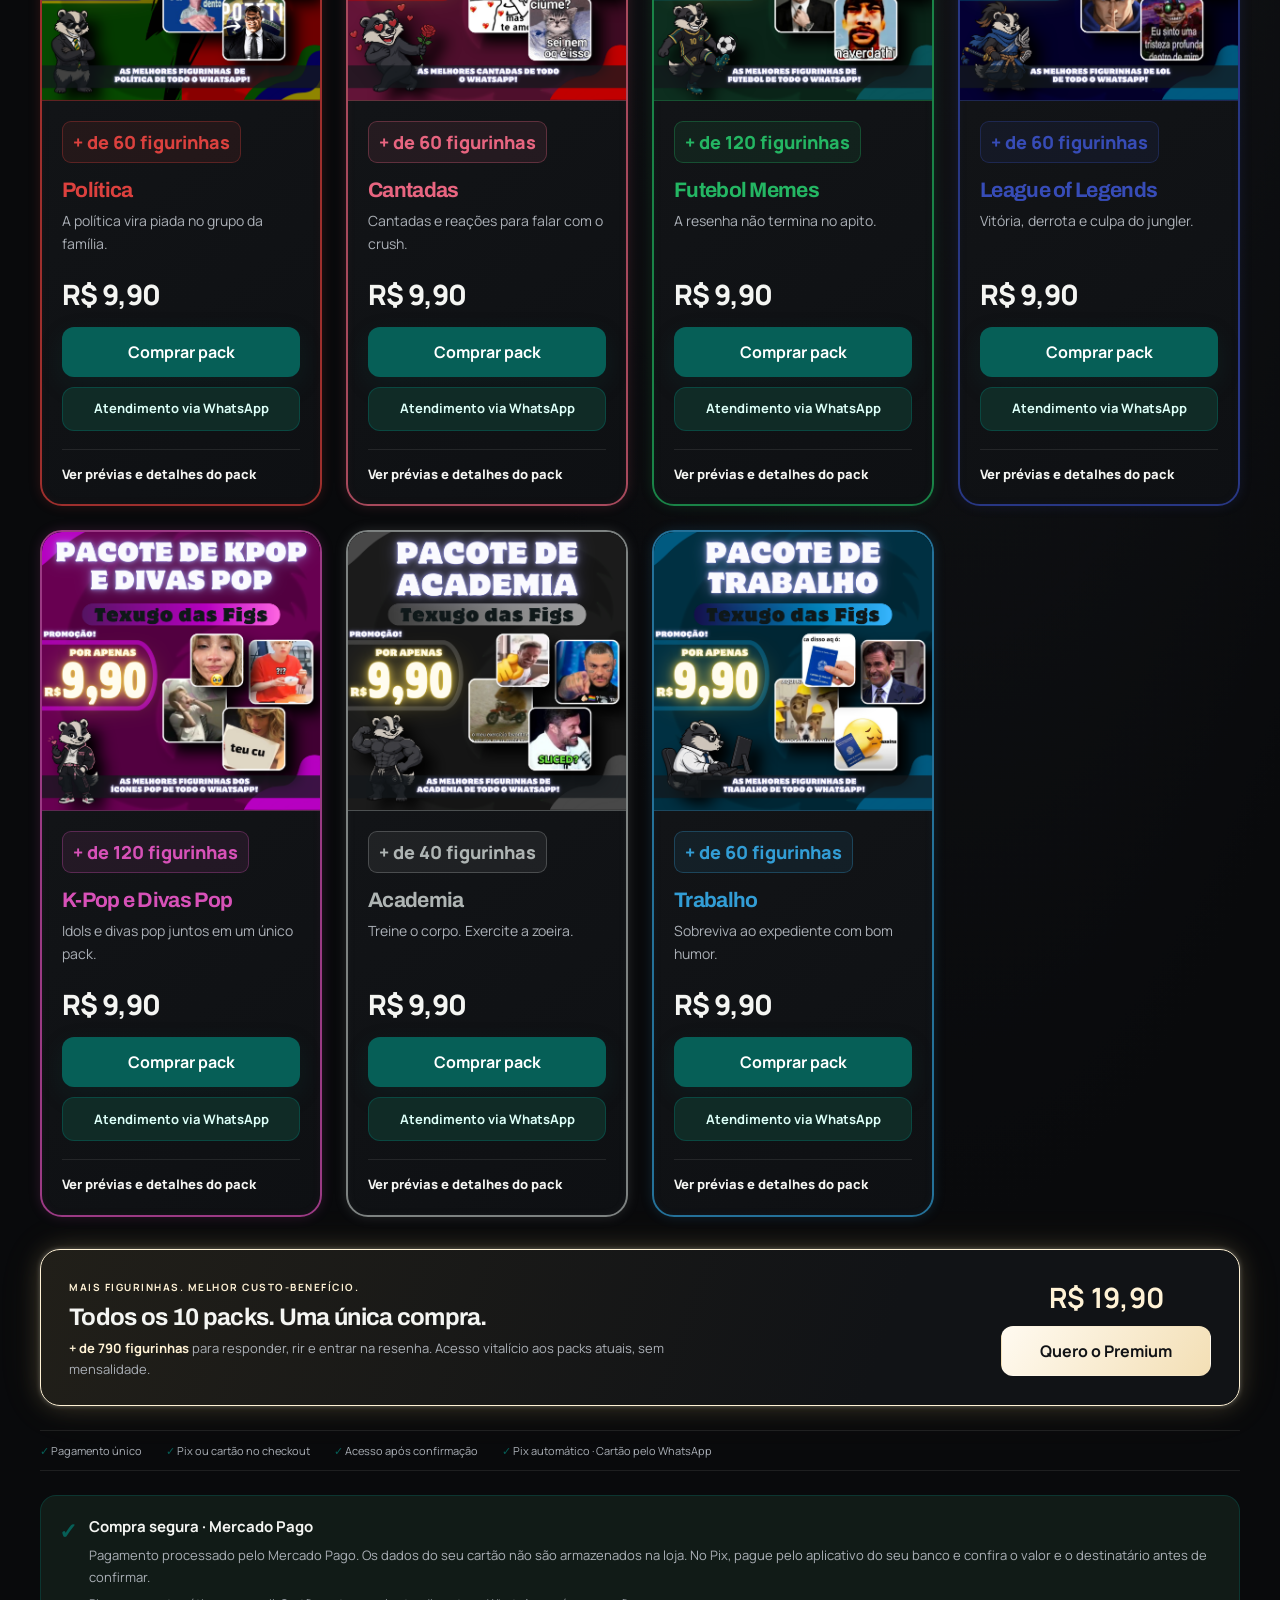
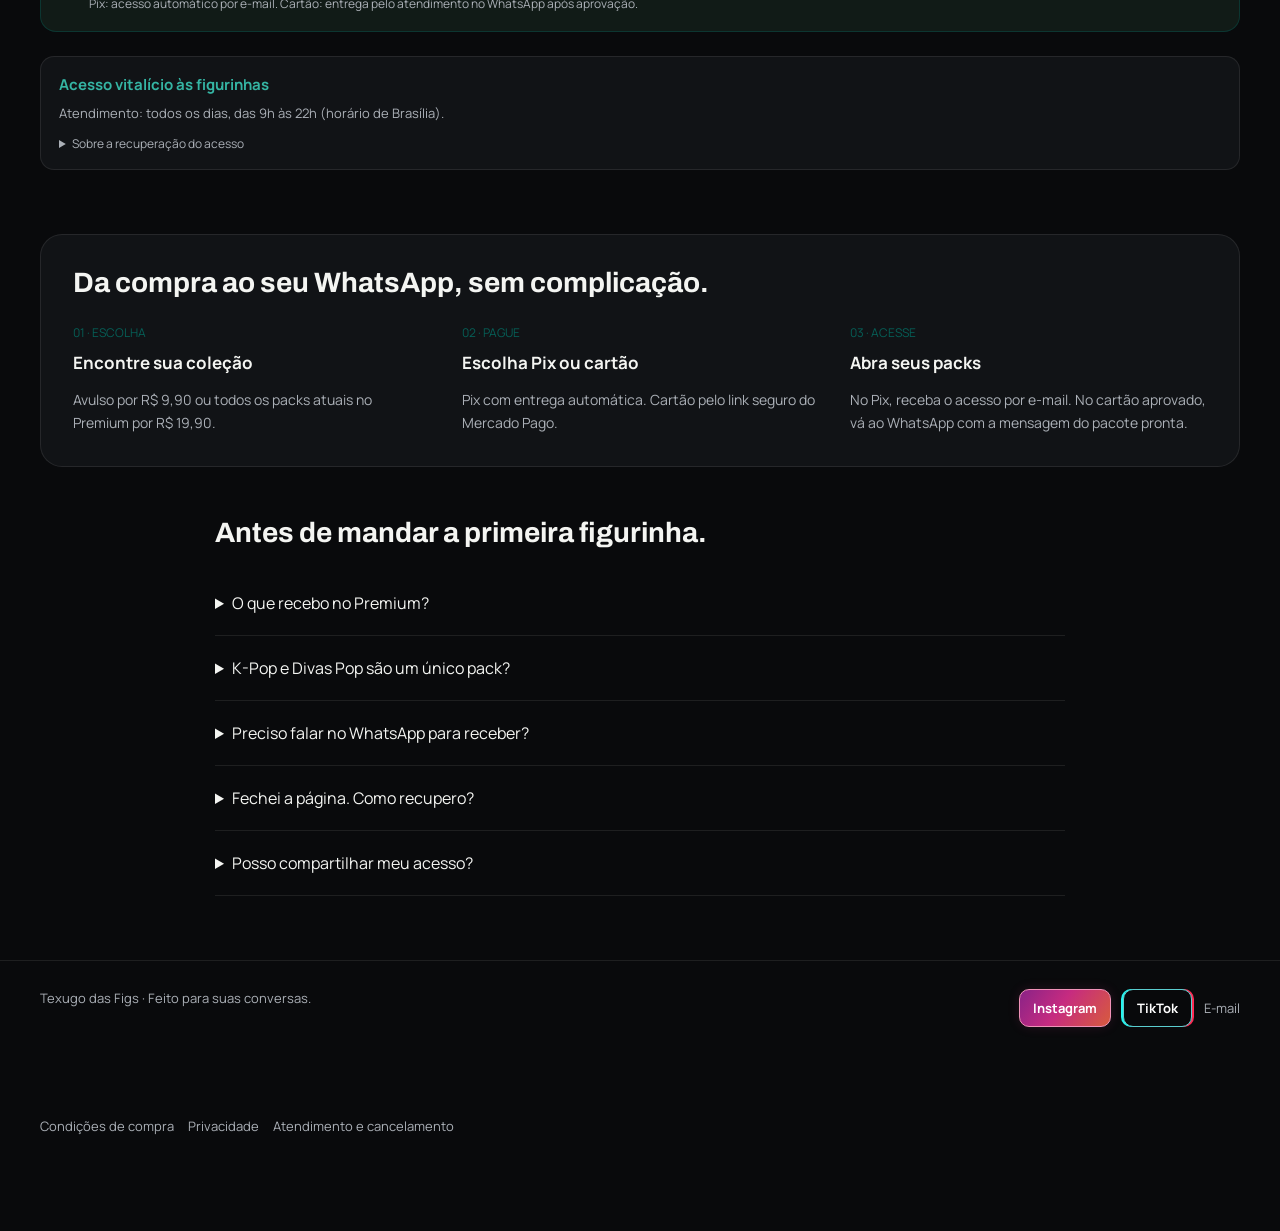
==== commit ea9af970: "Adicionar vitrine TikTok com catálogo próprio" ====
--- a/index.html
+++ b/index.html
@@ -6,7 +6,7 @@
   <meta name="description" content="Texugo das Figs — escolha seu pack, pague e acesse seus canais.">
   <title>Texugo das Figs · Seus packs, sem complicação</title>
   <link rel="icon" href="./media/icone02.png"><link rel="stylesheet" href="./styles.css?v=c48d117406fb">
-  <script src="./app.js?v=5fba5910380b" type="module"></script>
+  <script src="./app.js?v=26219bab8dd5" type="module"></script>
 </head>
 <body>
   <div id="demo-banner" class="demo-banner" hidden>PRÉVIA LOCAL · Pagamentos e e-mails simulados. Nenhuma cobrança real.</div>
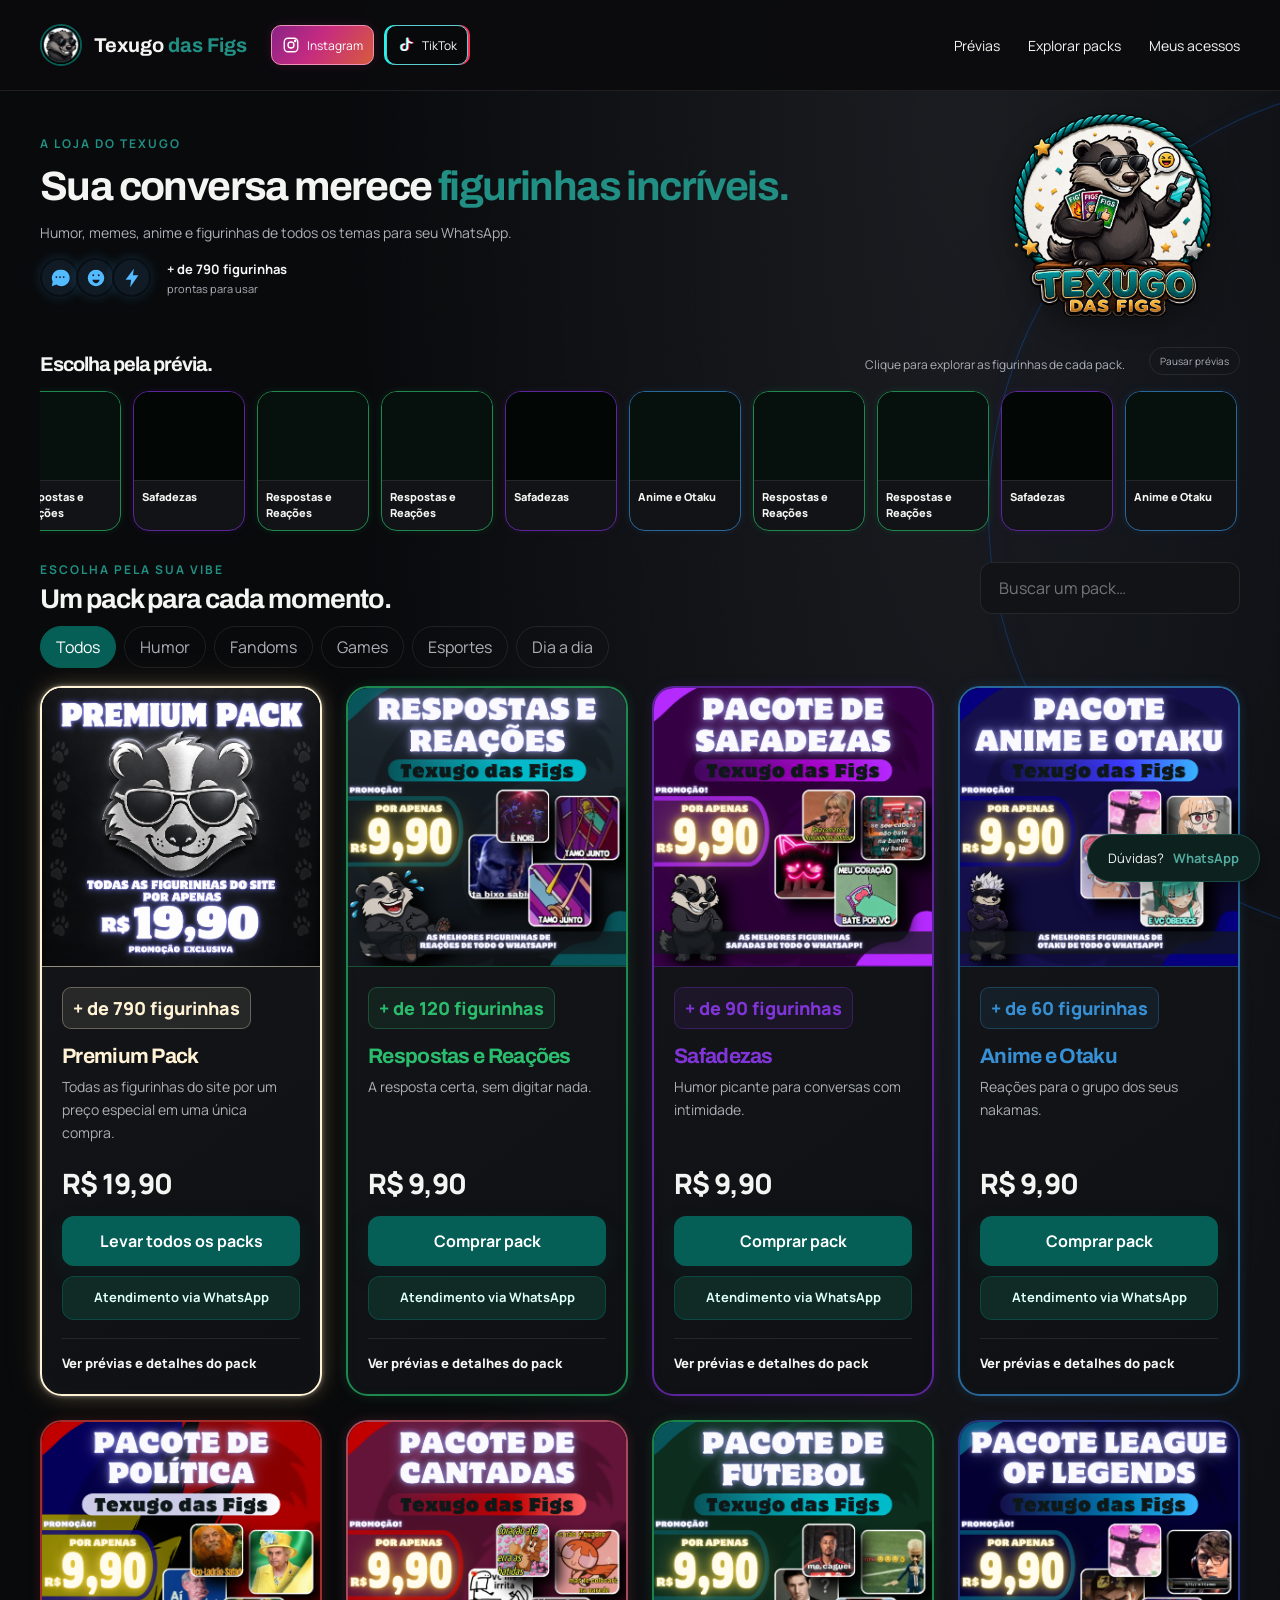
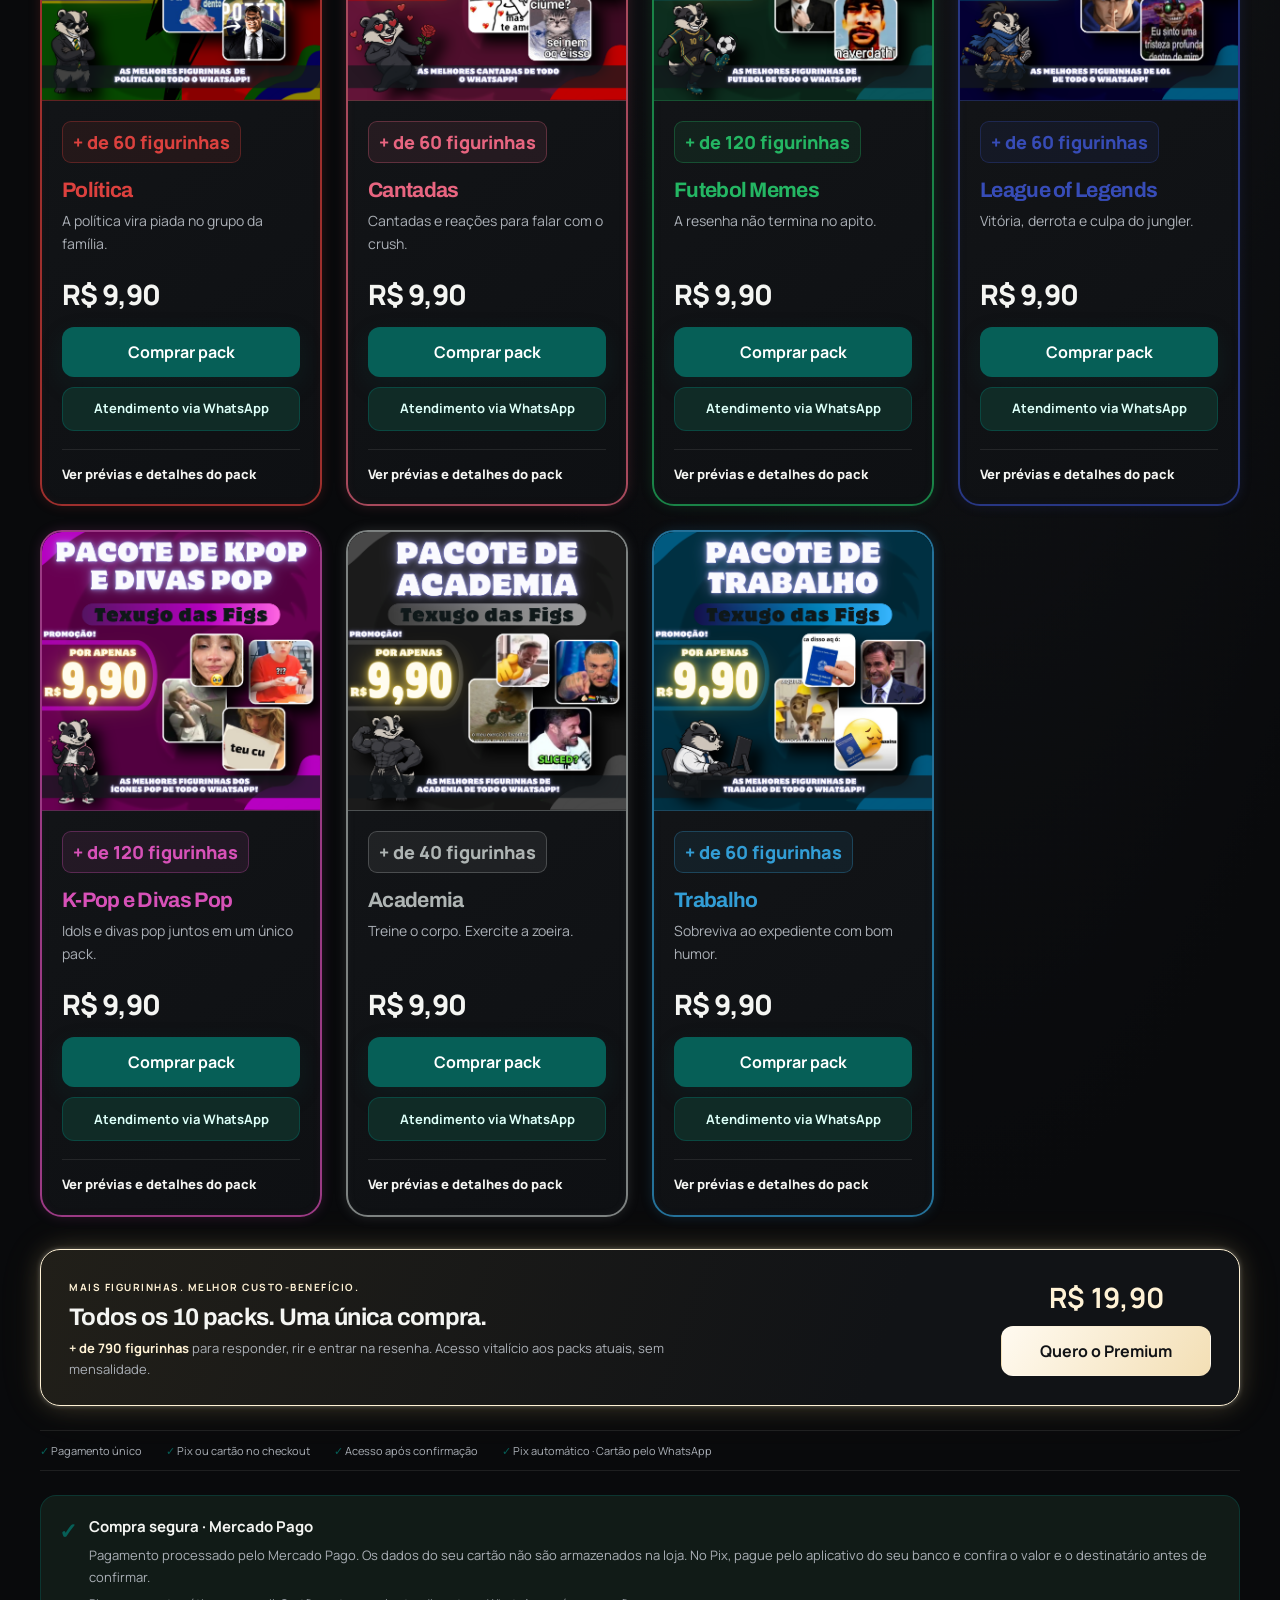
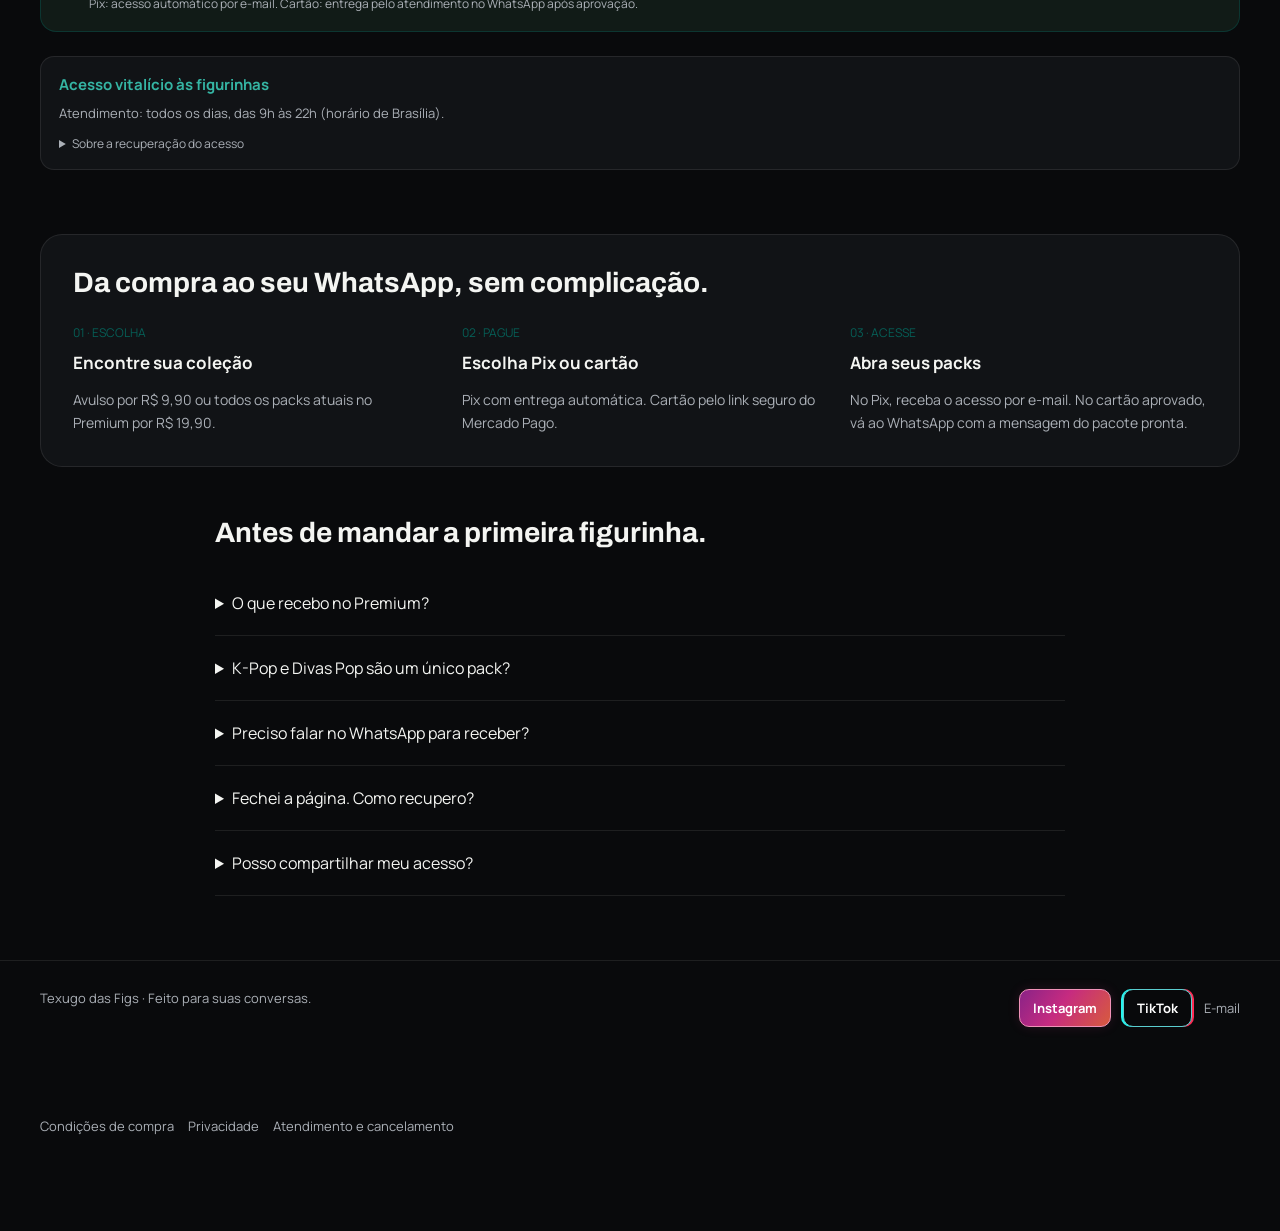
==== commit 436d2861: "Corrigir logo na vitrine TikTok" ====
--- a/index.html
+++ b/index.html
@@ -6,7 +6,7 @@
   <meta name="description" content="Texugo das Figs — escolha seu pack, pague e acesse seus canais.">
   <title>Texugo das Figs · Seus packs, sem complicação</title>
   <link rel="icon" href="./media/icone02.png"><link rel="stylesheet" href="./styles.css?v=c48d117406fb">
-  <script src="./app.js?v=26219bab8dd5" type="module"></script>
+  <script src="./app.js?v=e7d8c7c808d0" type="module"></script>
 </head>
 <body>
   <div id="demo-banner" class="demo-banner" hidden>PRÉVIA LOCAL · Pagamentos e e-mails simulados. Nenhuma cobrança real.</div>
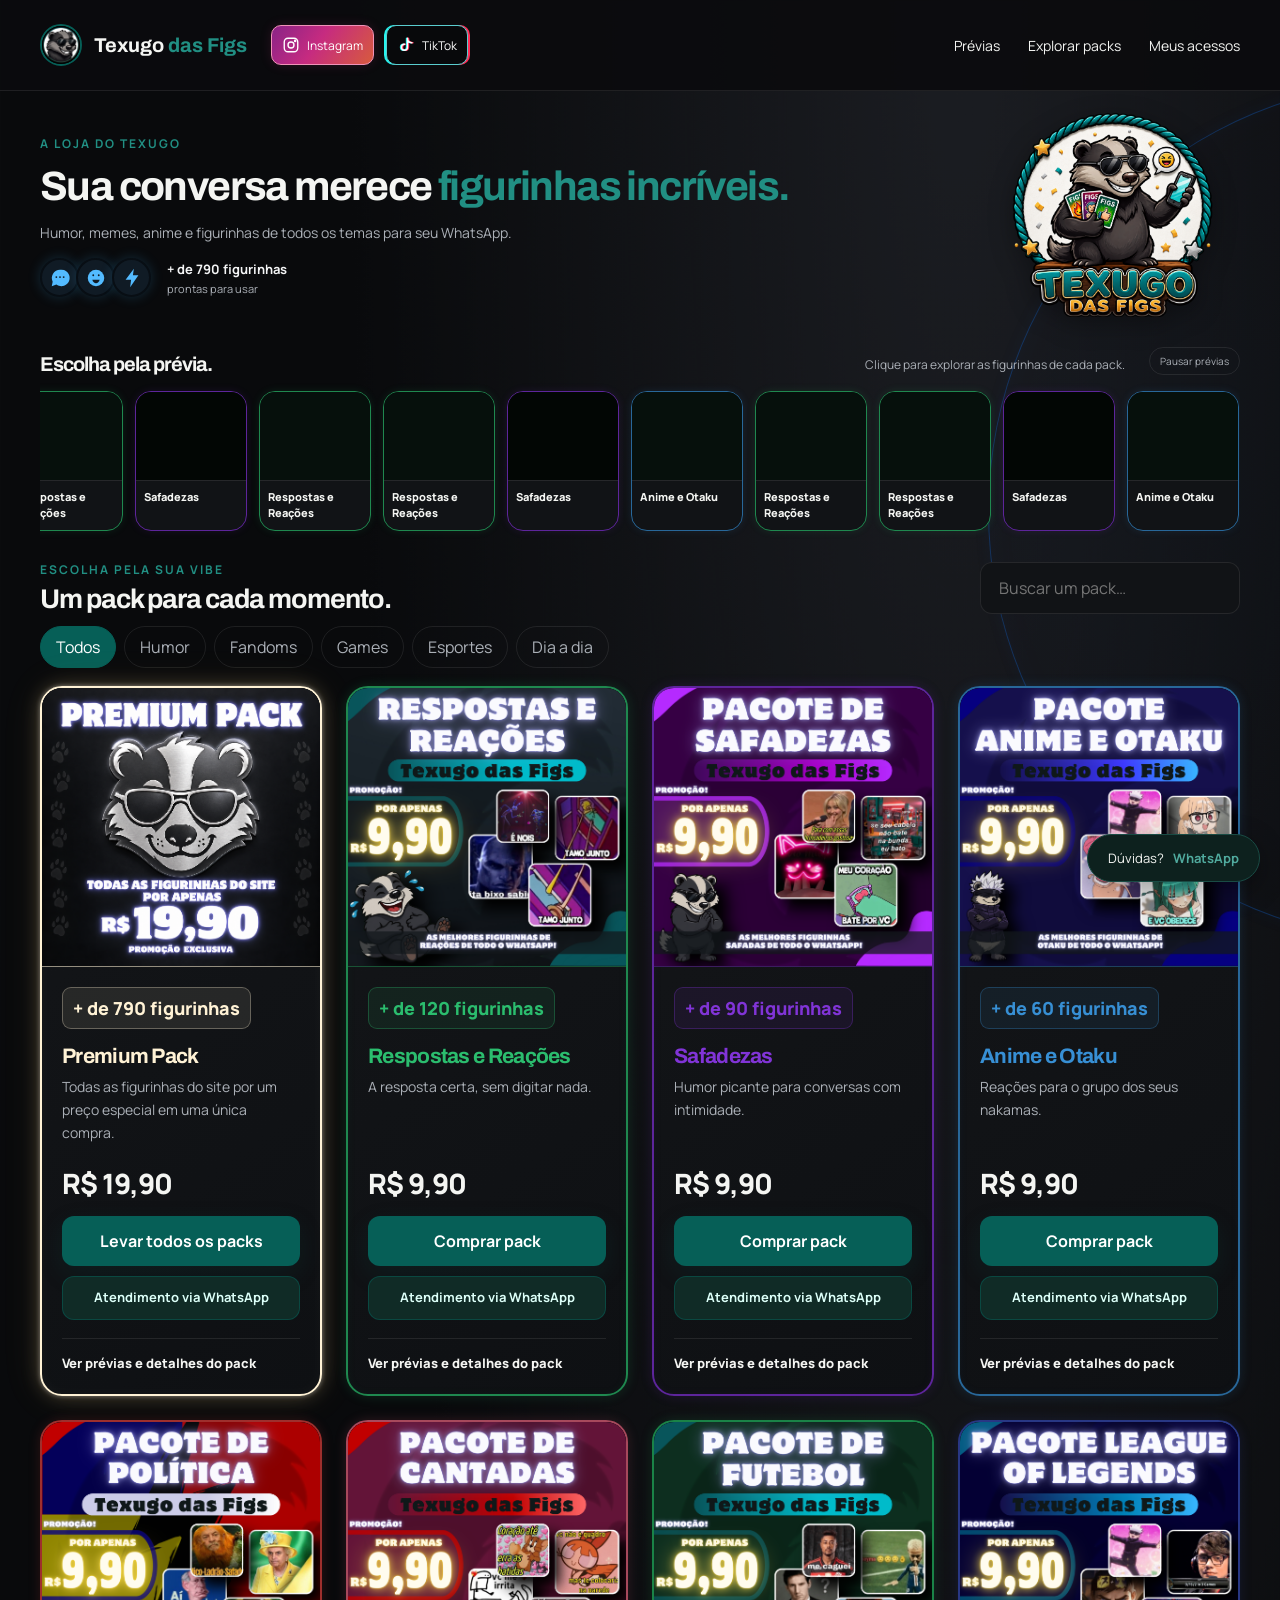
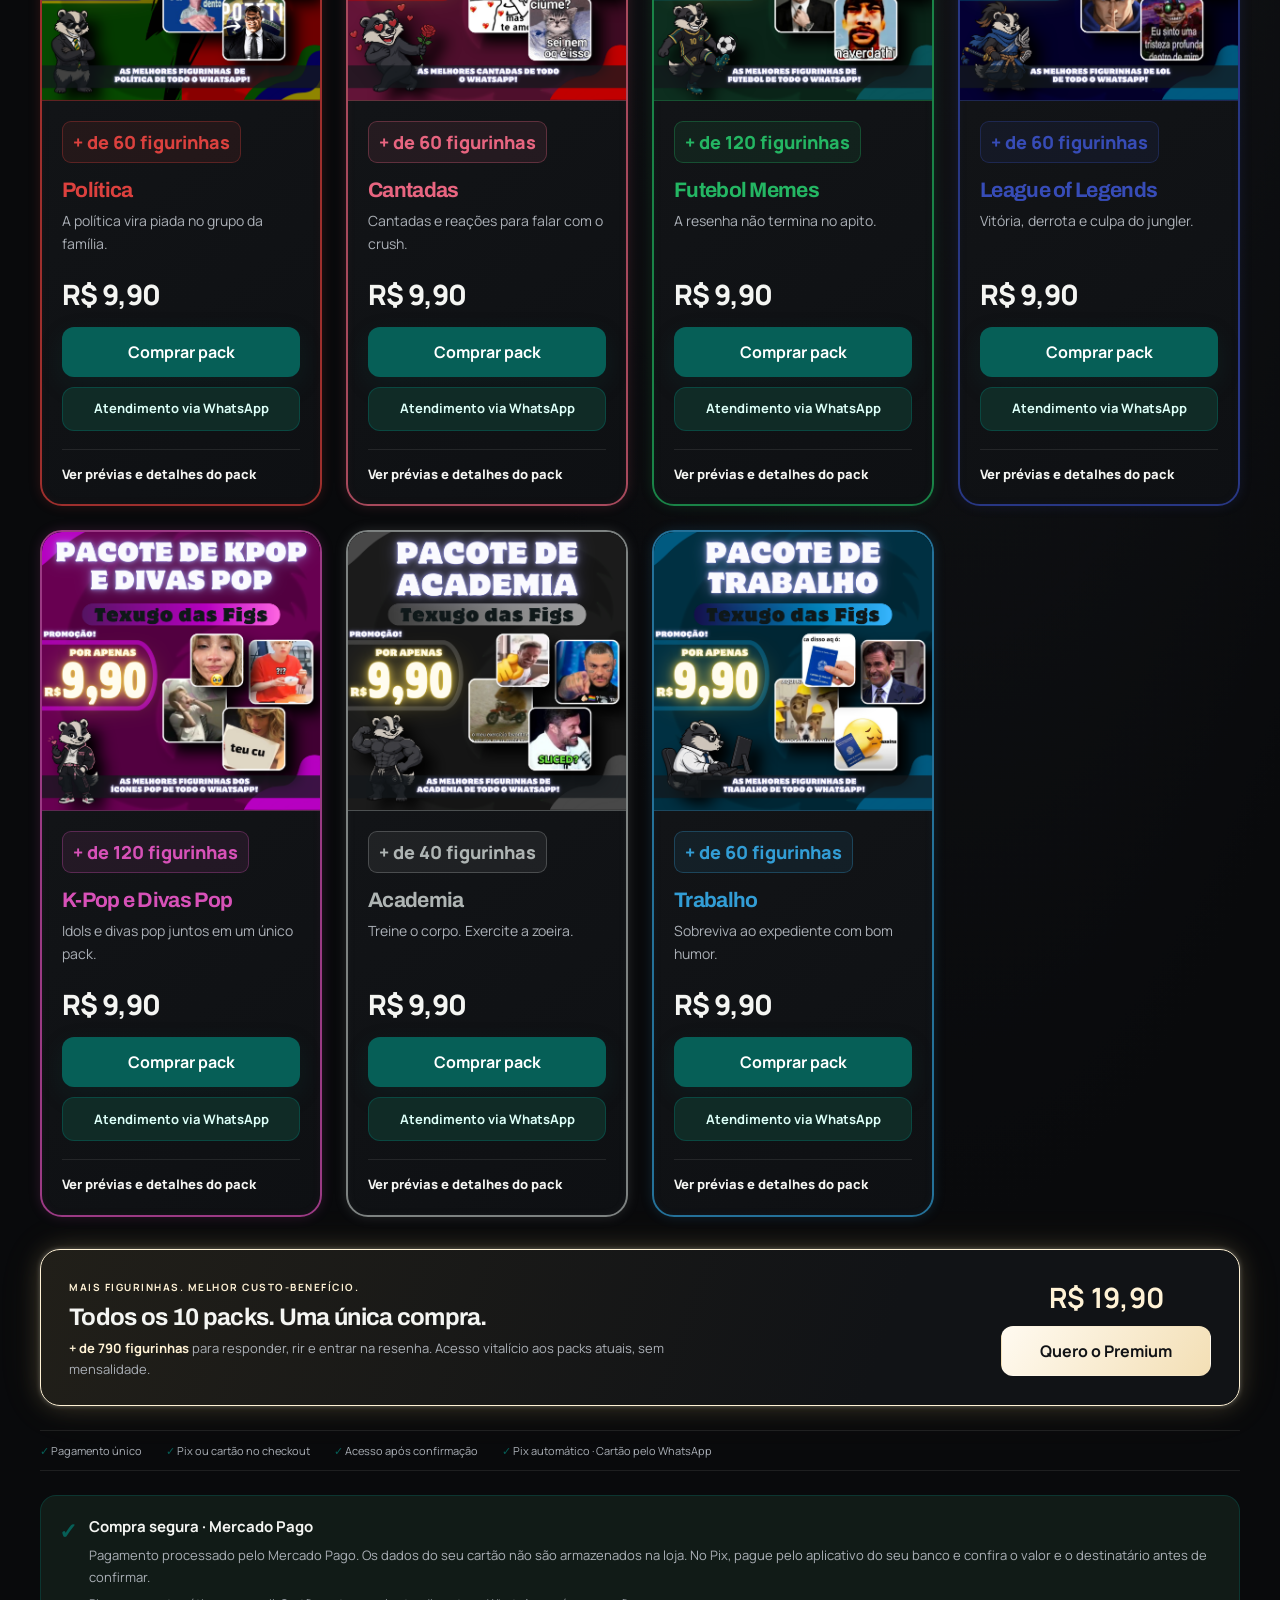
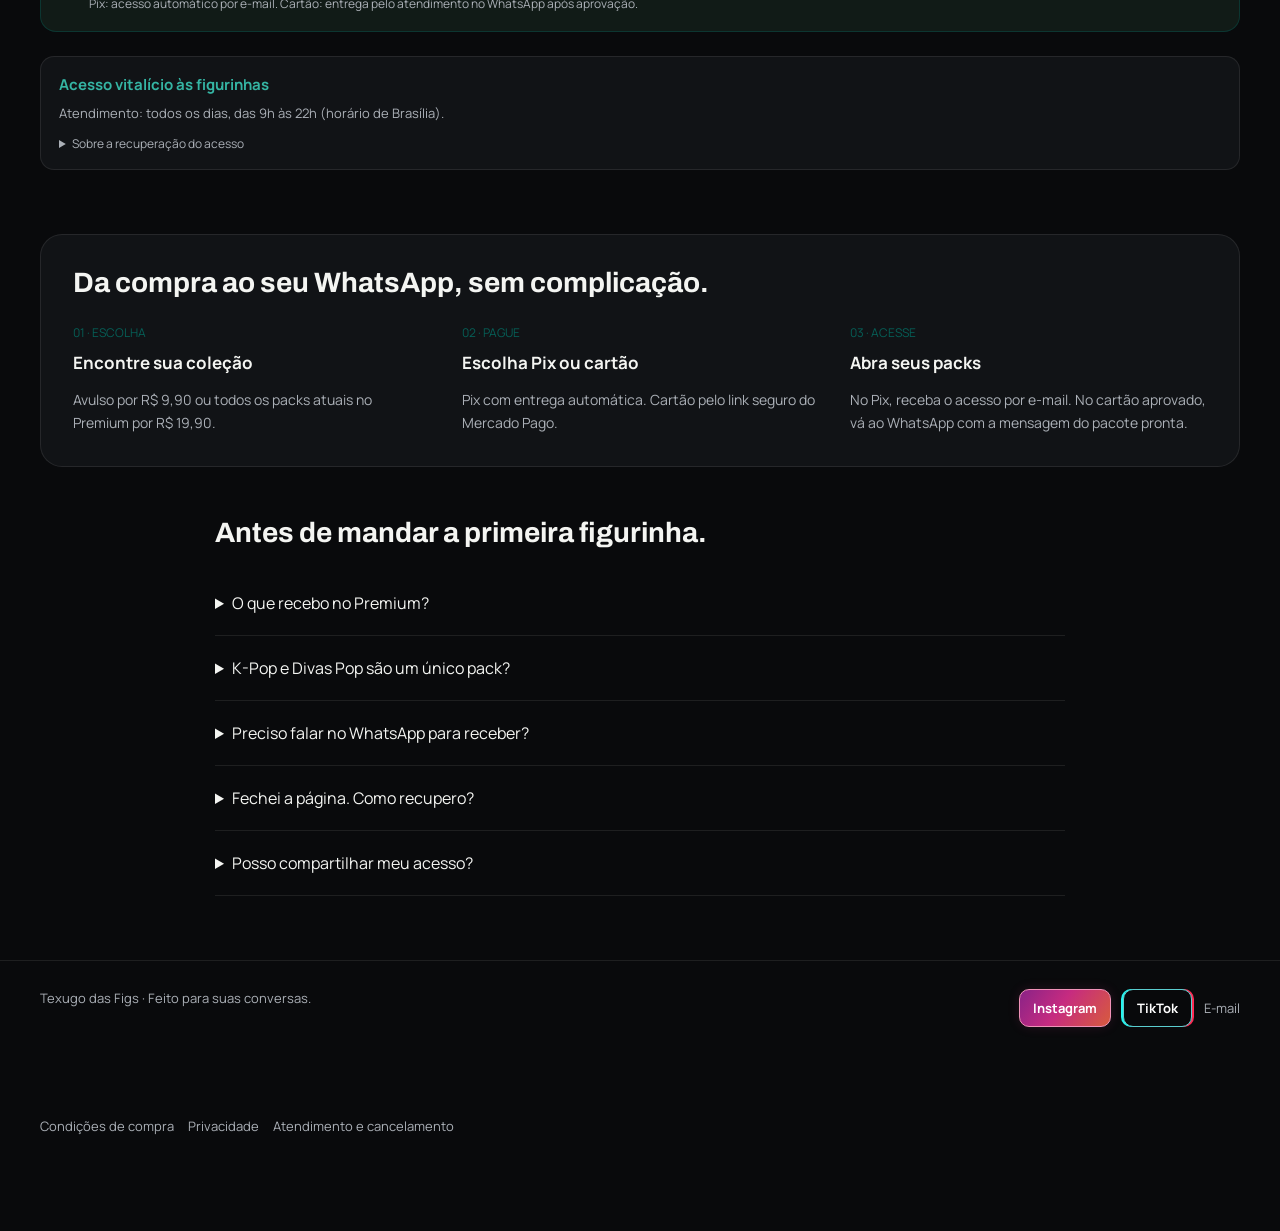
==== commit 9985e3f8: "Restaurar preços originais na vitrine TikTok" ====
--- a/index.html
+++ b/index.html
@@ -6,7 +6,7 @@
   <meta name="description" content="Texugo das Figs — escolha seu pack, pague e acesse seus canais.">
   <title>Texugo das Figs · Seus packs, sem complicação</title>
   <link rel="icon" href="./media/icone02.png"><link rel="stylesheet" href="./styles.css?v=c48d117406fb">
-  <script src="./app.js?v=e7d8c7c808d0" type="module"></script>
+  <script src="./app.js?v=14a1994e0dd2" type="module"></script>
 </head>
 <body>
   <div id="demo-banner" class="demo-banner" hidden>PRÉVIA LOCAL · Pagamentos e e-mails simulados. Nenhuma cobrança real.</div>
